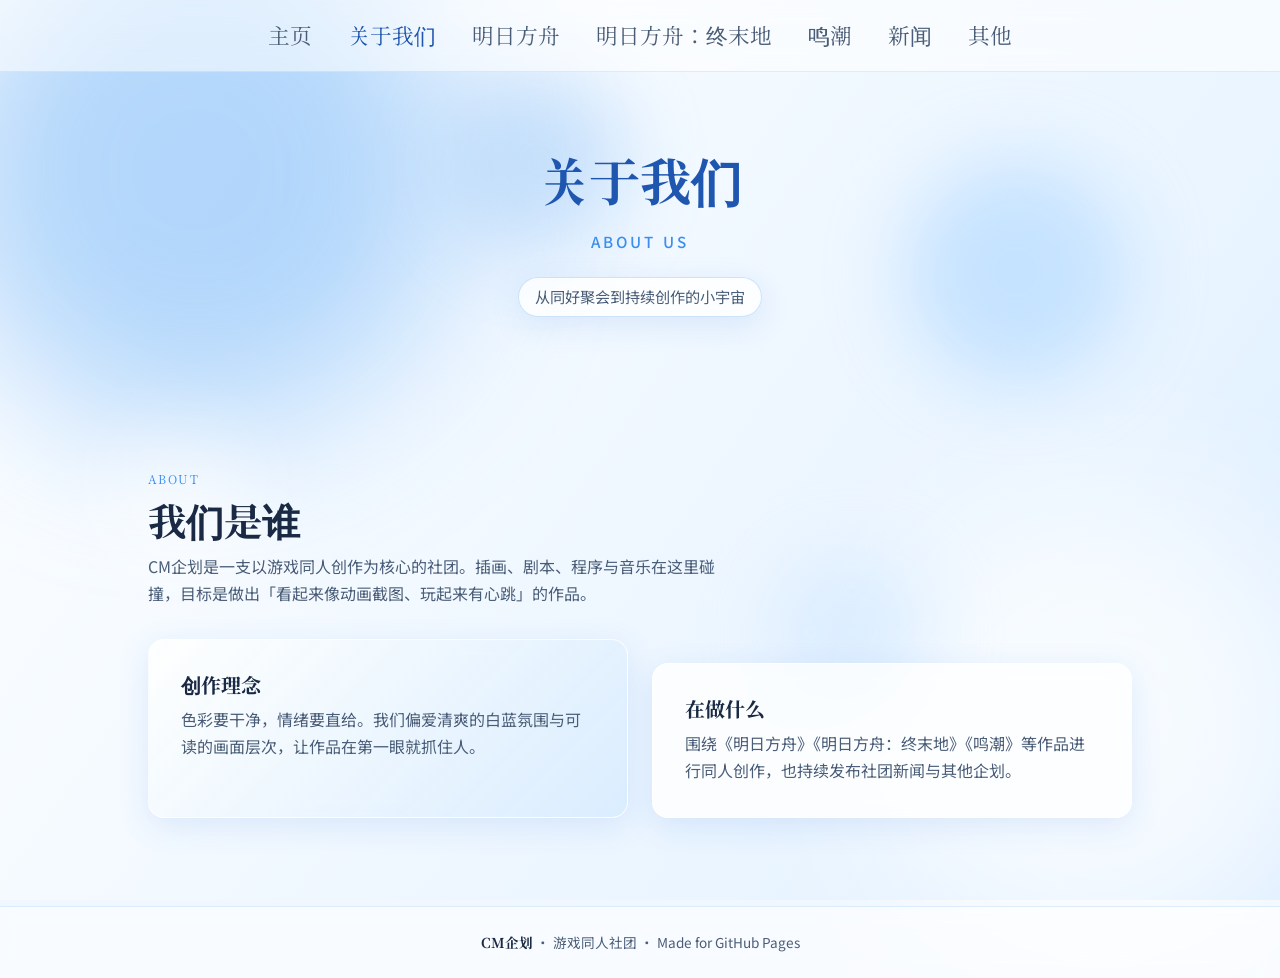
==== about.html @ 91a23611 "Initial commit: Phrolova Office homepage" ====
<!DOCTYPE html>
<html lang="zh-CN">
  <head>
    <meta charset="UTF-8" />
    <meta name="viewport" content="width=device-width, initial-scale=1" />
    <meta name="description" content="关于我们 — CM企划游戏同人社团。" />
    <title>关于我们 | CM企划</title>
    <link rel="preconnect" href="https://fonts.googleapis.com" />
    <link rel="preconnect" href="https://fonts.gstatic.com" crossorigin />
    <link
      href="https://fonts.googleapis.com/css2?family=Noto+Sans+JP:wght@400;500;700&family=Noto+Sans+SC:wght@400;500;700&family=Noto+Serif+JP:wght@600;700&family=Noto+Serif+SC:wght@600;700&display=swap"
      rel="stylesheet"
    />
    <link rel="stylesheet" href="css/style.css" />
  </head>
  <body>
    <div class="page-bg" aria-hidden="true"></div>
    <div class="float-shapes" aria-hidden="true">
      <span></span><span></span><span></span><span></span>
    </div>

    <header class="site-header">
      <nav class="nav" aria-label="主导航">
        <a class="nav-link" href="index.html">主页</a>
        <a class="nav-link is-active" href="about.html">关于我们</a>
        <a class="nav-link" href="arknights.html">明日方舟</a>
        <a class="nav-link" href="endfield.html">明日方舟：终末地</a>
        <a class="nav-link" href="wuthering.html">鸣潮</a>
        <a class="nav-link" href="news.html">新闻</a>
        <a class="nav-link" href="others.html">其他</a>
      </nav>
    </header>

    <main>
      <div class="page-banner">
        <h1>关于我们</h1>
        <p class="page-banner-en">About Us</p>
        <p>从同好聚会到持续创作的小宇宙</p>
      </div>

      <section class="section">
        <div class="section-head reveal">
          <p class="section-kicker">ABOUT</p>
          <h2 class="section-title">我们是谁</h2>
          <p class="section-desc">
            CM企划是一支以游戏同人创作为核心的社团。插画、剧本、程序与音乐在这里碰撞，目标是做出「看起来像动画截图、玩起来有心跳」的作品。
          </p>
        </div>

        <div class="split split-2">
          <article class="panel panel-accent reveal">
            <h3 class="section-title" style="font-size: 1.25rem">创作理念</h3>
            <p style="color: var(--ink-soft); margin-top: 0.5rem">
              色彩要干净，情绪要直给。我们偏爱清爽的白蓝氛围与可读的画面层次，让作品在第一眼就抓住人。
            </p>
          </article>
          <article class="panel reveal">
            <h3 class="section-title" style="font-size: 1.25rem">在做什么</h3>
            <p style="color: var(--ink-soft); margin-top: 0.5rem">
              围绕《明日方舟》《明日方舟：终末地》《鸣潮》等作品进行同人创作，也持续发布社团新闻与其他企划。
            </p>
          </article>
        </div>
      </section>
    </main>

    <footer class="site-footer">
      <p><strong>CM企划</strong> · 游戏同人社团 · Made for GitHub Pages</p>
    </footer>

    <script src="js/main.js"></script>
  </body>
</html>
---- css/style.css ----
/* CM企划 — 白蓝渐变同人社团主页 */

:root {
  --ink: #1a2a44;
  --ink-soft: #4a5d78;
  --white: #ffffff;
  --blue-50: #f0f7ff;
  --blue-100: #d6ebff;
  --blue-200: #a8d4ff;
  --blue-400: #5ba8f5;
  --blue-500: #3b8eef;
  --blue-600: #2a6fd4;
  --blue-700: #1e56b0;
  --glass: rgba(255, 255, 255, 0.55);
  --glass-strong: rgba(255, 255, 255, 0.78);
  --shadow-soft: 0 8px 32px rgba(42, 111, 212, 0.12);
  --shadow-hover: 0 14px 40px rgba(42, 111, 212, 0.18);
  --radius: 16px;
  --nav-h: 72px;
  --font-display: "Noto Serif SC", "Noto Serif JP", "Source Han Serif SC", "Songti SC", serif;
  --font-body: "Noto Sans SC", "Noto Sans JP", "PingFang SC", "Hiragino Sans", "Microsoft YaHei", sans-serif;
}

*,
*::before,
*::after {
  box-sizing: border-box;
  margin: 0;
  padding: 0;
}

html {
  scroll-behavior: smooth;
}

body {
  font-family: var(--font-body);
  color: var(--ink);
  background: var(--blue-50);
  line-height: 1.7;
  min-height: 100vh;
  overflow-x: hidden;
}

img,
svg {
  display: block;
  max-width: 100%;
}

a {
  color: inherit;
  text-decoration: none;
}

/* —— 实时白蓝渐变背景 —— */
.page-bg {
  position: fixed;
  inset: 0;
  z-index: -2;
  background: linear-gradient(
    125deg,
    #ffffff 0%,
    #e8f4ff 25%,
    #b8d9ff 50%,
    #eaf5ff 75%,
    #ffffff 100%
  );
  background-size: 300% 300%;
  animation: gradient-flow 14s ease infinite;
}

.page-bg::before,
.page-bg::after {
  content: "";
  position: absolute;
  border-radius: 50%;
  filter: blur(80px);
  pointer-events: none;
  animation: orb-drift 18s ease-in-out infinite;
}

.page-bg::before {
  width: min(55vw, 520px);
  height: min(55vw, 520px);
  background: rgba(91, 168, 245, 0.45);
  top: -10%;
  left: -5%;
}

.page-bg::after {
  width: min(50vw, 480px);
  height: min(50vw, 480px);
  background: rgba(255, 255, 255, 0.7);
  bottom: -8%;
  right: -5%;
  animation-delay: -7s;
  animation-duration: 22s;
}

@keyframes gradient-flow {
  0% {
    background-position: 0% 50%;
  }
  50% {
    background-position: 100% 50%;
  }
  100% {
    background-position: 0% 50%;
  }
}

@keyframes orb-drift {
  0%,
  100% {
    transform: translate(0, 0) scale(1);
  }
  33% {
    transform: translate(6%, 8%) scale(1.08);
  }
  66% {
    transform: translate(-4%, 4%) scale(0.95);
  }
}

/* 柔和光斑 */
.float-shapes {
  position: fixed;
  inset: 0;
  z-index: -1;
  pointer-events: none;
  overflow: hidden;
}

.float-shapes span {
  position: absolute;
  border-radius: 50%;
  filter: blur(40px);
  opacity: 0.5;
  animation: drift 16s ease-in-out infinite;
}

.float-shapes span:nth-child(1) {
  width: 220px;
  height: 220px;
  background: #9ecfff;
  top: 18%;
  right: 12%;
  animation-delay: 0s;
}

.float-shapes span:nth-child(2) {
  width: 160px;
  height: 160px;
  background: #ffffff;
  top: 48%;
  left: 8%;
  animation-delay: -4s;
}

.float-shapes span:nth-child(3) {
  width: 140px;
  height: 140px;
  background: #c5e2ff;
  bottom: 22%;
  right: 28%;
  animation-delay: -8s;
}

.float-shapes span:nth-child(4) {
  width: 180px;
  height: 180px;
  background: #7eb8f5;
  top: 8%;
  left: 35%;
  opacity: 0.35;
  animation-delay: -11s;
}

@keyframes drift {
  0%,
  100% {
    transform: translateY(0);
  }
  50% {
    transform: translateY(-36px);
  }
}

/* —— 顶栏（子页） —— */
.site-header {
  position: sticky;
  top: 0;
  z-index: 100;
  min-height: var(--nav-h);
  display: flex;
  align-items: center;
  justify-content: center;
  gap: 1.5rem;
  flex-wrap: wrap;
  padding: 0.85rem clamp(1rem, 4vw, 2.5rem);
  background: rgba(255, 255, 255, 0.55);
  border-bottom: 1px solid rgba(91, 168, 245, 0.18);
  backdrop-filter: blur(14px);
}

.page-home .site-header {
  display: none;
}

/* Home：上方居中导航 */
.home-top-nav {
  position: relative;
  z-index: 100;
  display: flex;
  justify-content: center;
  align-items: center;
  padding: 1.35rem 1rem 0.5rem;
}

.nav--top {
  gap: clamp(0.75rem, 2.2vw, 1.75rem);
  max-width: 1100px;
}

.nav--top .nav-link {
  font-size: clamp(0.95rem, 2vw, 1.25rem);
  white-space: nowrap;
}

.logo {
  font-family: var(--font-display);
  font-size: 1.15rem;
  letter-spacing: 0.04em;
  display: inline-flex;
  align-items: center;
  gap: 0.55rem;
  transition: transform 0.25s ease;
}

.logo:hover {
  transform: scale(1.03);
}

.logo-mark {
  width: 36px;
  height: 36px;
  background: linear-gradient(135deg, var(--blue-400), var(--blue-600));
  border-radius: 10px;
  box-shadow: 0 4px 14px rgba(42, 111, 212, 0.35);
  display: grid;
  place-items: center;
  font-size: 0.85rem;
  color: #fff;
}

.nav {
  display: flex;
  flex-wrap: wrap;
  gap: clamp(1rem, 3vw, 2.25rem);
  align-items: center;
  justify-content: center;
}

.nav-link {
  font-family: var(--font-display);
  font-size: clamp(1.05rem, 2.4vw, 1.35rem);
  padding: 0.2rem 0;
  border: none;
  border-radius: 0;
  background: transparent;
  box-shadow: none;
  color: var(--ink-soft);
  transition: color 0.2s ease, transform 0.2s ease;
}

.nav-link:hover {
  transform: none;
  box-shadow: none;
  background: transparent;
  color: var(--blue-600);
}

.nav-link.is-active {
  background: transparent;
  border: none;
  color: var(--blue-700);
  box-shadow: none;
}

.nav--hero {
  margin: 1.35rem 0 1.5rem;
  gap: clamp(1.25rem, 4vw, 2.75rem);
}

.nav--hero .nav-link {
  font-size: clamp(1.25rem, 3.2vw, 1.85rem);
}

.nav-toggle {
  display: none;
}

/* —— Hero —— */
.hero {
  min-height: calc(100vh - 5.5rem);
  display: grid;
  align-items: end;
  position: relative;
  overflow: hidden;
}

.page-home .hero {
  position: relative;
  min-height: calc(100vh - 5.5rem - 4.5rem);
}

/* Home 联系方式：右下角 */
.home-contact {
  position: absolute;
  right: clamp(1rem, 4vw, 2.5rem);
  bottom: clamp(1rem, 4vh, 2rem);
  z-index: 2;
  width: min(100% - 2rem, 320px);
  margin: 0;
  padding: 0;
  text-align: right;
}

.home-contact-title {
  font-family: var(--font-display);
  font-size: 1.05rem;
  color: var(--ink);
  margin-bottom: 0.15rem;
}

.home-contact-en {
  font-family: var(--font-body);
  font-size: 0.72rem;
  font-weight: 500;
  letter-spacing: 0.2em;
  text-transform: uppercase;
  color: var(--blue-500);
  margin-bottom: 0.65rem;
}

.home-contact-list {
  list-style: none;
  display: grid;
  gap: 0.45rem;
}

.home-contact-list a {
  display: flex;
  align-items: center;
  gap: 0.65rem;
  padding: 0.55rem 0.75rem;
  background: var(--glass-strong);
  border: 1px solid rgba(91, 168, 245, 0.22);
  border-radius: 12px;
  box-shadow: var(--shadow-soft);
  backdrop-filter: blur(8px);
  text-align: left;
  transition:
    transform 0.18s ease,
    box-shadow 0.18s ease,
    background 0.18s ease;
}

.home-contact-list a:hover {
  transform: translateY(-2px);
  box-shadow: var(--shadow-hover);
  background: #fff;
}

.home-contact-list .contact-icon {
  width: 30px;
  height: 30px;
  font-size: 0.75rem;
  flex-shrink: 0;
}

.home-contact-list strong {
  display: block;
  font-family: var(--font-display);
  font-size: 0.82rem;
  font-weight: 600;
  color: var(--ink);
}

.home-contact-list small {
  display: block;
  margin-top: 0.1rem;
  font-size: 0.72rem;
  color: var(--ink-soft);
  word-break: break-all;
}

.hero-visual {
  position: absolute;
  inset: 0;
  z-index: 0;
  pointer-events: none;
}

.hero-visual::before {
  content: "";
  position: absolute;
  width: min(70vw, 640px);
  height: min(70vw, 640px);
  right: -8%;
  top: 50%;
  transform: translateY(-50%);
  border-radius: 50%;
  background: radial-gradient(
    circle,
    rgba(255, 255, 255, 0.85) 0%,
    rgba(168, 212, 255, 0.45) 45%,
    transparent 70%
  );
  animation: pulse-glow 8s ease-in-out infinite;
}

.hero-visual::after {
  content: "";
  position: absolute;
  width: min(40vw, 360px);
  height: min(40vw, 360px);
  left: 8%;
  bottom: 10%;
  border-radius: 50%;
  background: radial-gradient(
    circle,
    rgba(91, 168, 245, 0.35) 0%,
    transparent 70%
  );
  animation: pulse-glow 10s ease-in-out infinite reverse;
}

@keyframes pulse-glow {
  0%,
  100% {
    opacity: 0.7;
    transform: translateY(-50%) scale(1);
  }
  50% {
    opacity: 1;
    transform: translateY(-50%) scale(1.06);
  }
}

.hero-visual::after {
  animation-name: pulse-glow-alt;
}

@keyframes pulse-glow-alt {
  0%,
  100% {
    opacity: 0.55;
    transform: scale(1);
  }
  50% {
    opacity: 0.9;
    transform: scale(1.1);
  }
}

.hero-content {
  position: relative;
  z-index: 1;
  padding: clamp(2rem, 6vw, 4rem);
  padding-bottom: clamp(2.5rem, 8vh, 5rem);
  max-width: 720px;
  animation: rise-in 0.9s cubic-bezier(0.22, 1, 0.36, 1) both;
}

@keyframes rise-in {
  from {
    opacity: 0;
    transform: translateY(36px);
  }
  to {
    opacity: 1;
    transform: translateY(0);
  }
}

.brand-title {
  font-family: var(--font-display);
  font-size: clamp(2.6rem, 9vw, 5.2rem);
  line-height: 1.05;
  letter-spacing: 0.02em;
  color: var(--blue-700);
  margin-bottom: 0.35rem;
  background: linear-gradient(120deg, var(--blue-700), var(--blue-400), var(--blue-600));
  background-size: 200% auto;
  -webkit-background-clip: text;
  background-clip: text;
  -webkit-text-fill-color: transparent;
  animation: title-shimmer 8s ease infinite;
}

.brand-en {
  font-family: var(--font-body);
  font-size: clamp(0.85rem, 1.8vw, 1.05rem);
  font-weight: 500;
  letter-spacing: 0.22em;
  text-transform: uppercase;
  color: var(--blue-500);
  margin-bottom: 1rem;
}

@keyframes title-shimmer {
  0%,
  100% {
    background-position: 0% center;
  }
  50% {
    background-position: 100% center;
  }
}

.hero-headline {
  font-family: var(--font-display);
  font-size: clamp(1.05rem, 2.8vw, 1.45rem);
  color: var(--blue-600);
  display: inline-block;
  padding: 0.35rem 0.95rem;
  background: var(--glass-strong);
  border: 1px solid rgba(91, 168, 245, 0.35);
  border-radius: 999px;
  box-shadow: var(--shadow-soft);
  margin-bottom: 0.9rem;
}

.hero-lead {
  font-size: clamp(0.95rem, 2vw, 1.1rem);
  color: var(--ink-soft);
  max-width: 28em;
  margin-bottom: 1.5rem;
  background: var(--glass);
  padding: 0.75rem 1rem;
  border-radius: 14px;
  border: 1px solid rgba(255, 255, 255, 0.7);
  backdrop-filter: blur(8px);
}

.cta-row {
  display: flex;
  flex-wrap: wrap;
  gap: 0.75rem;
}

.btn {
  font-family: var(--font-display);
  font-size: 0.9rem;
  padding: 0.7rem 1.35rem;
  border: none;
  border-radius: 14px;
  cursor: pointer;
  display: inline-flex;
  align-items: center;
  gap: 0.4rem;
  transition:
    transform 0.18s ease,
    box-shadow 0.18s ease;
}

.btn:hover {
  transform: translateY(-3px);
  box-shadow: var(--shadow-hover);
}

.btn:active {
  transform: translateY(0);
}

.btn-primary {
  background: linear-gradient(135deg, var(--blue-400), var(--blue-600));
  color: #fff;
  box-shadow: 0 6px 20px rgba(42, 111, 212, 0.3);
}

.btn-secondary {
  background: var(--glass-strong);
  color: var(--blue-600);
  border: 1px solid rgba(91, 168, 245, 0.4);
}

/* —— 通用内容区 —— */
.section {
  padding: clamp(3rem, 8vw, 5.5rem) clamp(1.25rem, 5vw, 3rem);
  max-width: 1080px;
  margin: 0 auto;
}

.section-head {
  margin-bottom: 2rem;
  animation: rise-in 0.7s ease both;
}

.section-kicker {
  font-family: var(--font-display);
  font-size: 0.75rem;
  color: var(--blue-500);
  letter-spacing: 0.12em;
  margin-bottom: 0.4rem;
}

.section-title {
  font-family: var(--font-display);
  font-size: clamp(1.7rem, 4vw, 2.4rem);
  line-height: 1.25;
  margin-bottom: 0.55rem;
  color: var(--ink);
}

.section-desc {
  color: var(--ink-soft);
  max-width: 36em;
}

.panel {
  background: var(--glass-strong);
  border: 1px solid rgba(255, 255, 255, 0.8);
  border-radius: var(--radius);
  box-shadow: var(--shadow-soft);
  padding: clamp(1.25rem, 3vw, 2rem);
  backdrop-filter: blur(10px);
}

.panel + .panel {
  margin-top: 1.5rem;
}

.panel-accent {
  background: linear-gradient(135deg, rgba(255, 255, 255, 0.9), rgba(214, 235, 255, 0.85));
}

.split {
  display: grid;
  gap: 1.5rem;
}

@media (min-width: 768px) {
  .split-2 {
    grid-template-columns: 1fr 1fr;
  }
}

.works-grid {
  display: grid;
  gap: 1.25rem;
  grid-template-columns: repeat(auto-fill, minmax(240px, 1fr));
}

.work-item {
  border: 1px solid rgba(255, 255, 255, 0.85);
  border-radius: var(--radius);
  overflow: hidden;
  background: var(--glass-strong);
  box-shadow: var(--shadow-soft);
  transition:
    transform 0.2s ease,
    box-shadow 0.2s ease;
  cursor: default;
  backdrop-filter: blur(8px);
}

.work-item:hover {
  transform: translateY(-6px);
  box-shadow: var(--shadow-hover);
}

.work-thumb {
  aspect-ratio: 16 / 10;
  display: grid;
  place-items: center;
  position: relative;
  overflow: hidden;
}

.work-thumb--cover {
  aspect-ratio: 4470 / 6300;
  background: #0a1628;
}

.work-item:has(.work-thumb--cover) {
  max-width: 320px;
}

.work-thumb--cover img {
  width: 100%;
  height: 100%;
  object-fit: contain;
  object-position: center top;
  display: block;
}

.work-thumb.w1 {
  background: linear-gradient(145deg, #e8f4ff, #5ba8f5);
}

.work-thumb.w2 {
  background: linear-gradient(145deg, #ffffff, #7eb8f5);
}

.work-thumb.w3 {
  background: linear-gradient(145deg, #c5e2ff, #2a6fd4);
}

.work-thumb.w4 {
  background: linear-gradient(145deg, #f0f7ff, #3b8eef);
}

.work-label {
  font-family: var(--font-display);
  font-size: 1.4rem;
  color: #fff;
  text-shadow: 0 2px 12px rgba(30, 86, 176, 0.35);
}

.work-body {
  padding: 1rem 1.1rem 1.2rem;
}

.work-body h3 {
  font-family: var(--font-display);
  font-size: 1rem;
  margin-bottom: 0.35rem;
}

.work-body p {
  font-size: 0.9rem;
  color: var(--ink-soft);
}

.tag {
  display: inline-block;
  font-size: 0.72rem;
  font-family: var(--font-display);
  padding: 0.2rem 0.55rem;
  border-radius: 8px;
  background: var(--blue-100);
  color: var(--blue-600);
  margin-bottom: 0.5rem;
}

.member-list {
  display: grid;
  gap: 1.25rem;
}

@media (min-width: 640px) {
  .member-list {
    grid-template-columns: repeat(2, 1fr);
  }
}

.member {
  display: flex;
  gap: 1rem;
  align-items: flex-start;
  background: var(--glass-strong);
  border: 1px solid rgba(255, 255, 255, 0.85);
  border-radius: var(--radius);
  box-shadow: var(--shadow-soft);
  padding: 1.1rem;
  transition: transform 0.2s ease, box-shadow 0.2s ease;
  backdrop-filter: blur(8px);
}

.member:hover {
  transform: translateY(-4px);
  box-shadow: var(--shadow-hover);
}

.avatar {
  flex-shrink: 0;
  width: 64px;
  height: 64px;
  border-radius: 50%;
  box-shadow: 0 4px 16px rgba(42, 111, 212, 0.25);
  display: grid;
  place-items: center;
  font-family: var(--font-display);
  font-size: 1.2rem;
  color: #fff;
}

.avatar.a1 {
  background: linear-gradient(135deg, #7eb8f5, #2a6fd4);
}
.avatar.a2 {
  background: linear-gradient(135deg, #a8d4ff, #3b8eef);
}
.avatar.a3 {
  background: linear-gradient(135deg, #5ba8f5, #1e56b0);
}
.avatar.a4 {
  background: linear-gradient(135deg, #c5e2ff, #2a6fd4);
}

.member h3 {
  font-family: var(--font-display);
  font-size: 1rem;
  margin-bottom: 0.15rem;
}

.member .role {
  font-size: 0.78rem;
  color: var(--blue-500);
  font-family: var(--font-display);
  margin-bottom: 0.35rem;
}

.member p {
  font-size: 0.88rem;
  color: var(--ink-soft);
}

.contact-list {
  list-style: none;
  display: grid;
  gap: 0.85rem;
}

.contact-list a {
  display: flex;
  align-items: center;
  gap: 0.75rem;
  padding: 0.9rem 1.1rem;
  background: var(--glass-strong);
  border: 1px solid rgba(91, 168, 245, 0.25);
  border-radius: 14px;
  box-shadow: var(--shadow-soft);
  font-family: var(--font-display);
  font-size: 0.95rem;
  transition:
    transform 0.18s ease,
    box-shadow 0.18s ease,
    background 0.18s ease;
}

.contact-list a:hover {
  transform: translateY(-3px);
  box-shadow: var(--shadow-hover);
  background: #fff;
  color: var(--blue-600);
}

.contact-icon {
  width: 36px;
  height: 36px;
  border-radius: 10px;
  display: grid;
  place-items: center;
  background: linear-gradient(135deg, var(--blue-100), var(--blue-200));
  color: var(--blue-600);
  font-size: 0.85rem;
}

.site-footer {
  border-top: 1px solid rgba(91, 168, 245, 0.2);
  background: rgba(255, 255, 255, 0.55);
  backdrop-filter: blur(10px);
  padding: 1.5rem clamp(1.25rem, 5vw, 3rem);
  text-align: center;
  font-size: 0.85rem;
  color: var(--ink-soft);
}

.site-footer strong {
  font-family: var(--font-display);
  color: var(--ink);
}

.page-banner {
  padding: clamp(2.5rem, 7vw, 4rem) clamp(1.25rem, 5vw, 3rem);
  text-align: center;
  position: relative;
}

.page-banner h1 {
  font-family: var(--font-display);
  font-size: clamp(2rem, 6vw, 3.2rem);
  color: var(--blue-700);
  animation: rise-in 0.7s ease both;
}

.page-banner-en {
  margin-top: 0.35rem !important;
  margin-bottom: 0.65rem;
  display: block !important;
  background: none !important;
  border: none !important;
  box-shadow: none !important;
  border-radius: 0 !important;
  padding: 0 !important;
  font-family: var(--font-body);
  font-size: clamp(0.8rem, 1.6vw, 0.95rem) !important;
  font-weight: 500;
  letter-spacing: 0.2em;
  text-transform: uppercase;
  color: var(--blue-500) !important;
  animation: rise-in 0.7s ease 0.05s both;
}

.page-banner p {
  margin-top: 0.75rem;
  display: inline-block;
  background: var(--glass-strong);
  border: 1px solid rgba(91, 168, 245, 0.3);
  border-radius: 999px;
  padding: 0.4rem 1rem;
  font-size: 0.95rem;
  color: var(--ink-soft);
  box-shadow: var(--shadow-soft);
  animation: rise-in 0.7s ease 0.1s both;
}

.timeline {
  display: grid;
  gap: 1rem;
  position: relative;
  padding-left: 1.25rem;
}

.timeline::before {
  content: "";
  position: absolute;
  left: 5px;
  top: 0.4rem;
  bottom: 0.4rem;
  width: 3px;
  background: linear-gradient(180deg, var(--blue-400), var(--blue-100));
  border-radius: 2px;
}

.timeline-item {
  position: relative;
  padding-left: 1.25rem;
}

.timeline-item::before {
  content: "";
  position: absolute;
  left: -1.25rem;
  top: 0.55rem;
  width: 14px;
  height: 14px;
  background: linear-gradient(135deg, var(--blue-400), var(--blue-600));
  border: 2px solid #fff;
  border-radius: 50%;
  box-shadow: 0 2px 8px rgba(42, 111, 212, 0.35);
}

.timeline-item time {
  font-family: var(--font-display);
  font-size: 0.8rem;
  color: var(--blue-500);
}

.timeline-item h3 {
  font-family: var(--font-display);
  font-size: 1.05rem;
  margin: 0.15rem 0 0.3rem;
}

.timeline-item p {
  font-size: 0.9rem;
  color: var(--ink-soft);
}

@media (max-width: 720px) {
  .site-header {
    flex-direction: column;
    gap: 0.75rem;
  }

  .nav {
    gap: 0.65rem 1rem;
  }

  .nav--top {
    flex-wrap: wrap;
    justify-content: center;
    gap: 0.55rem 1rem;
  }

  .nav--top .nav-link {
    white-space: normal;
    text-align: center;
  }

  .hero-content {
    max-width: 100%;
    padding-bottom: 18rem;
  }

  .home-contact {
    position: absolute;
    right: 1rem;
    left: 1rem;
    bottom: 1rem;
    width: auto;
    text-align: left;
  }
}

.reveal {
  opacity: 0;
  transform: translateY(20px);
  transition:
    opacity 0.55s ease,
    transform 0.55s ease;
}

.reveal.is-visible {
  opacity: 1;
  transform: translateY(0);
}
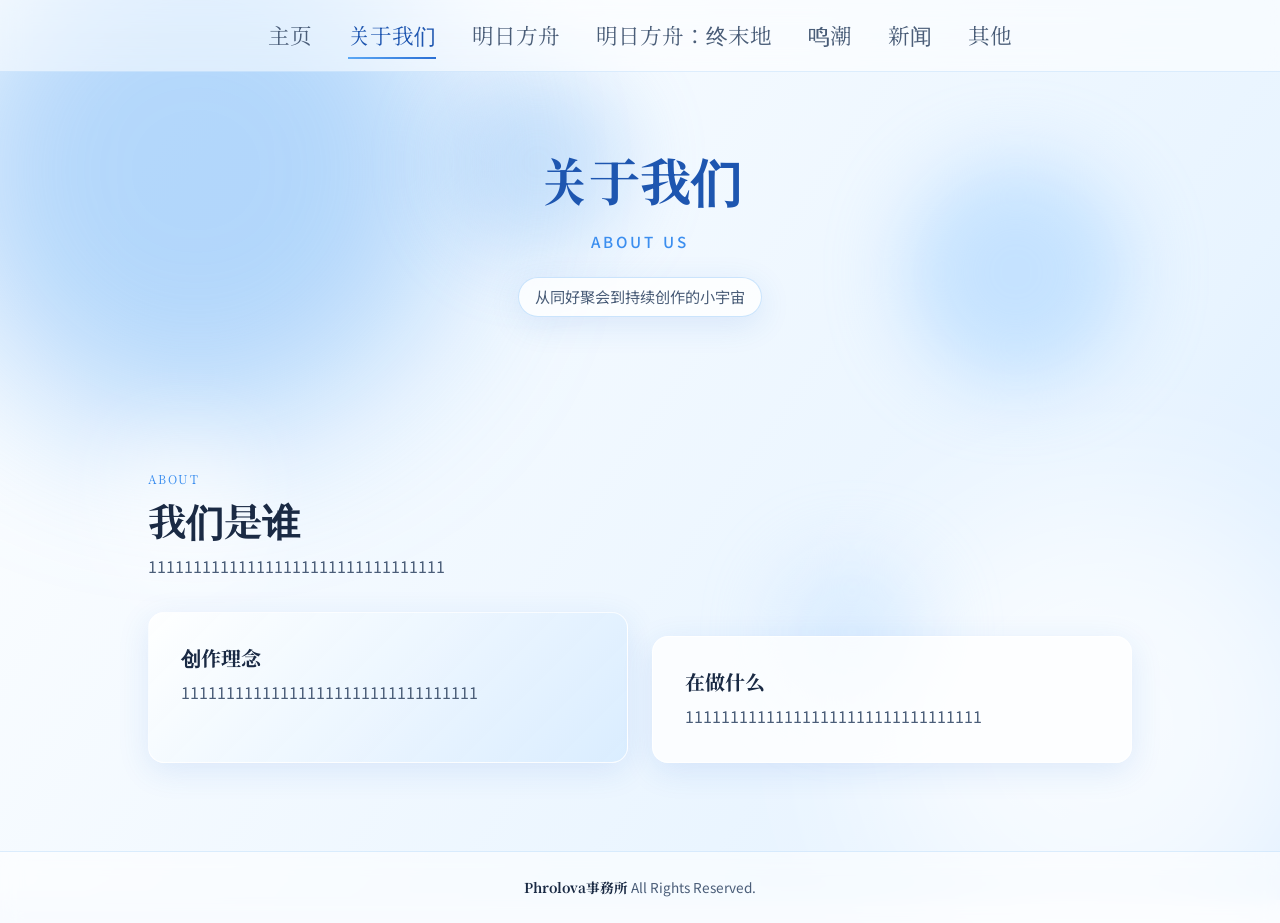
==== commit a21689ed: "更新主页内容" ====
--- a/about.html
+++ b/about.html
@@ -43,7 +43,7 @@
           <p class="section-kicker">ABOUT</p>
           <h2 class="section-title">我们是谁</h2>
           <p class="section-desc">
-            CM企划是一支以游戏同人创作为核心的社团。插画、剧本、程序与音乐在这里碰撞，目标是做出「看起来像动画截图、玩起来有心跳」的作品。
+            111111111111111111111111111111111
           </p>
         </div>
 
@@ -51,13 +51,13 @@
           <article class="panel panel-accent reveal">
             <h3 class="section-title" style="font-size: 1.25rem">创作理念</h3>
             <p style="color: var(--ink-soft); margin-top: 0.5rem">
-              色彩要干净，情绪要直给。我们偏爱清爽的白蓝氛围与可读的画面层次，让作品在第一眼就抓住人。
+              111111111111111111111111111111111
             </p>
           </article>
           <article class="panel reveal">
             <h3 class="section-title" style="font-size: 1.25rem">在做什么</h3>
             <p style="color: var(--ink-soft); margin-top: 0.5rem">
-              围绕《明日方舟》《明日方舟：终末地》《鸣潮》等作品进行同人创作，也持续发布社团新闻与其他企划。
+              111111111111111111111111111111111
             </p>
           </article>
         </div>
@@ -65,9 +65,10 @@
     </main>
 
     <footer class="site-footer">
-      <p><strong>CM企划</strong> · 游戏同人社团 · Made for GitHub Pages</p>
+      <p><strong>Phrolova事務所</strong> All Rights Reserved.</p>
     </footer>
-
+    <script src="js/transition.js"></script>
     <script src="js/main.js"></script>
+    <script src="js/cursor.js"></script>
   </body>
 </html>
--- a/css/style.css
+++ b/css/style.css
@@ -271,7 +271,21 @@
   background: transparent;
   box-shadow: none;
   color: var(--ink-soft);
-  transition: color 0.2s ease, transform 0.2s ease;
+  position: relative;
+  transition: color 0.35s cubic-bezier(0.22, 1, 0.36, 1);
+}
+
+.nav-link::after {
+  content: "";
+  position: absolute;
+  left: 0;
+  bottom: -0.15rem;
+  width: 100%;
+  height: 2px;
+  background: linear-gradient(90deg, var(--blue-400), var(--blue-600));
+  transform: scaleX(0);
+  transform-origin: left center;
+  transition: transform 0.45s cubic-bezier(0.22, 1, 0.36, 1);
 }
 
 .nav-link:hover {
@@ -279,6 +293,11 @@
   box-shadow: none;
   background: transparent;
   color: var(--blue-600);
+}
+
+.nav-link:hover::after,
+.nav-link.is-active::after {
+  transform: scaleX(1);
 }
 
 .nav-link.is-active {
@@ -1010,13 +1029,211 @@
 
 .reveal {
   opacity: 0;
-  transform: translateY(20px);
+  transform: translateY(28px);
   transition:
-    opacity 0.55s ease,
-    transform 0.55s ease;
+    opacity 0.85s cubic-bezier(0.22, 1, 0.36, 1),
+    transform 0.85s cubic-bezier(0.22, 1, 0.36, 1);
 }
 
 .reveal.is-visible {
   opacity: 1;
   transform: translateY(0);
 }
+
+/* —— 页面切换（PPT 溶解） —— */
+.page-transition {
+  position: fixed;
+  inset: 0;
+  z-index: 10000;
+  pointer-events: none;
+  visibility: hidden;
+}
+
+.page-transition.is-active {
+  visibility: visible;
+  pointer-events: auto;
+}
+
+.page-transition__veil {
+  position: absolute;
+  inset: 0;
+  opacity: 0;
+  background: linear-gradient(165deg, #f7fbff 0%, #eaf4ff 45%, #dceeff 100%);
+  transition: opacity 0.55s cubic-bezier(0.4, 0, 0.2, 1);
+}
+
+.page-transition__veil::after {
+  content: "";
+  position: absolute;
+  inset: 0;
+  opacity: 0.18;
+  pointer-events: none;
+  background-image: url("data:image/svg+xml,%3Csvg xmlns='http://www.w3.org/2000/svg' width='160' height='160'%3E%3Cfilter id='n'%3E%3CfeTurbulence type='fractalNoise' baseFrequency='0.85' numOctaves='4' stitchTiles='stitch'/%3E%3C/filter%3E%3Crect width='100%25' height='100%25' filter='url(%23n)' opacity='0.55'/%3E%3C/svg%3E");
+  background-size: 160px 160px;
+  mix-blend-mode: soft-light;
+}
+
+.page-transition.is-in .page-transition__veil {
+  opacity: 1;
+  transition-duration: 0.5s;
+}
+
+.page-transition.is-out .page-transition__veil {
+  opacity: 0;
+  transition-duration: 0.65s;
+}
+
+body:not(.is-ready) .site-header,
+body:not(.is-ready) .home-top-nav,
+body:not(.is-ready) main,
+body:not(.is-ready) .site-footer {
+  opacity: 0;
+}
+
+body.is-ready .site-header,
+body.is-ready .home-top-nav,
+body.is-ready main,
+body.is-ready .site-footer {
+  animation: dissolve-in 0.75s cubic-bezier(0.4, 0, 0.2, 1) both;
+}
+
+body.is-ready .site-header,
+body.is-ready .home-top-nav {
+  animation-delay: 0.04s;
+}
+
+body.is-ready main {
+  animation-delay: 0.1s;
+}
+
+body.is-ready .site-footer {
+  animation-delay: 0.16s;
+}
+
+body.is-leaving .site-header,
+body.is-leaving .home-top-nav,
+body.is-leaving main,
+body.is-leaving .site-footer {
+  opacity: 0;
+  filter: blur(1.5px);
+  transition:
+    opacity 0.45s cubic-bezier(0.4, 0, 0.2, 1),
+    filter 0.45s ease;
+}
+
+@keyframes dissolve-in {
+  from {
+    opacity: 0;
+    filter: blur(2px);
+  }
+  to {
+    opacity: 1;
+    filter: blur(0);
+  }
+}
+
+@media (prefers-reduced-motion: reduce) {
+  .page-transition {
+    display: none !important;
+  }
+
+  body:not(.is-ready) .site-header,
+  body:not(.is-ready) .home-top-nav,
+  body:not(.is-ready) main,
+  body:not(.is-ready) .site-footer,
+  body.is-ready .site-header,
+  body.is-ready .home-top-nav,
+  body.is-ready main,
+  body.is-ready .site-footer,
+  body.is-leaving .site-header,
+  body.is-leaving .home-top-nav,
+  body.is-leaving main,
+  body.is-leaving .site-footer {
+    opacity: 1 !important;
+    transform: none !important;
+    filter: none !important;
+    animation: none !important;
+    transition: none !important;
+  }
+}
+
+/* —— 主页光标特效 —— */
+body.has-cursor-fx,
+body.has-cursor-fx * {
+  cursor: none !important;
+}
+
+.cursor-canvas {
+  position: fixed;
+  inset: 0;
+  width: 100%;
+  height: 100%;
+  pointer-events: none;
+  z-index: 9998;
+}
+
+.cursor-dot,
+.cursor-ring {
+  position: fixed;
+  top: 0;
+  left: 0;
+  pointer-events: none;
+  z-index: 9999;
+  will-change: transform;
+}
+
+.cursor-dot {
+  width: 5px;
+  height: 5px;
+  margin: -2.5px 0 0 -2.5px;
+  border-radius: 50%;
+  background: #fff;
+  box-shadow:
+    0 0 6px rgba(59, 142, 239, 0.9),
+    0 0 12px rgba(42, 111, 212, 0.45);
+}
+
+.cursor-ring {
+  width: 30px;
+  height: 30px;
+  margin: -15px 0 0 -15px;
+  border-radius: 50%;
+  border: 1.5px solid rgba(59, 142, 239, 0.85);
+  background: rgba(255, 255, 255, 0.12);
+  box-shadow: 0 0 14px rgba(42, 111, 212, 0.3);
+  transition:
+    width 0.2s ease,
+    height 0.2s ease,
+    margin 0.2s ease,
+    background 0.2s ease,
+    border-color 0.2s ease;
+}
+
+.cursor-ring.is-hover {
+  width: 44px;
+  height: 44px;
+  margin: -22px 0 0 -22px;
+  background: rgba(91, 168, 245, 0.18);
+  border-color: rgba(42, 111, 212, 0.95);
+}
+
+.cursor-ring.is-click {
+  width: 22px;
+  height: 22px;
+  margin: -11px 0 0 -11px;
+  background: rgba(168, 212, 255, 0.35);
+}
+
+@media (prefers-reduced-motion: reduce) {
+  body.has-cursor-fx,
+  body.has-cursor-fx * {
+    cursor: auto !important;
+  }
+
+  .cursor-canvas,
+  .cursor-dot,
+  .cursor-ring {
+    display: none !important;
+  }
+}
+
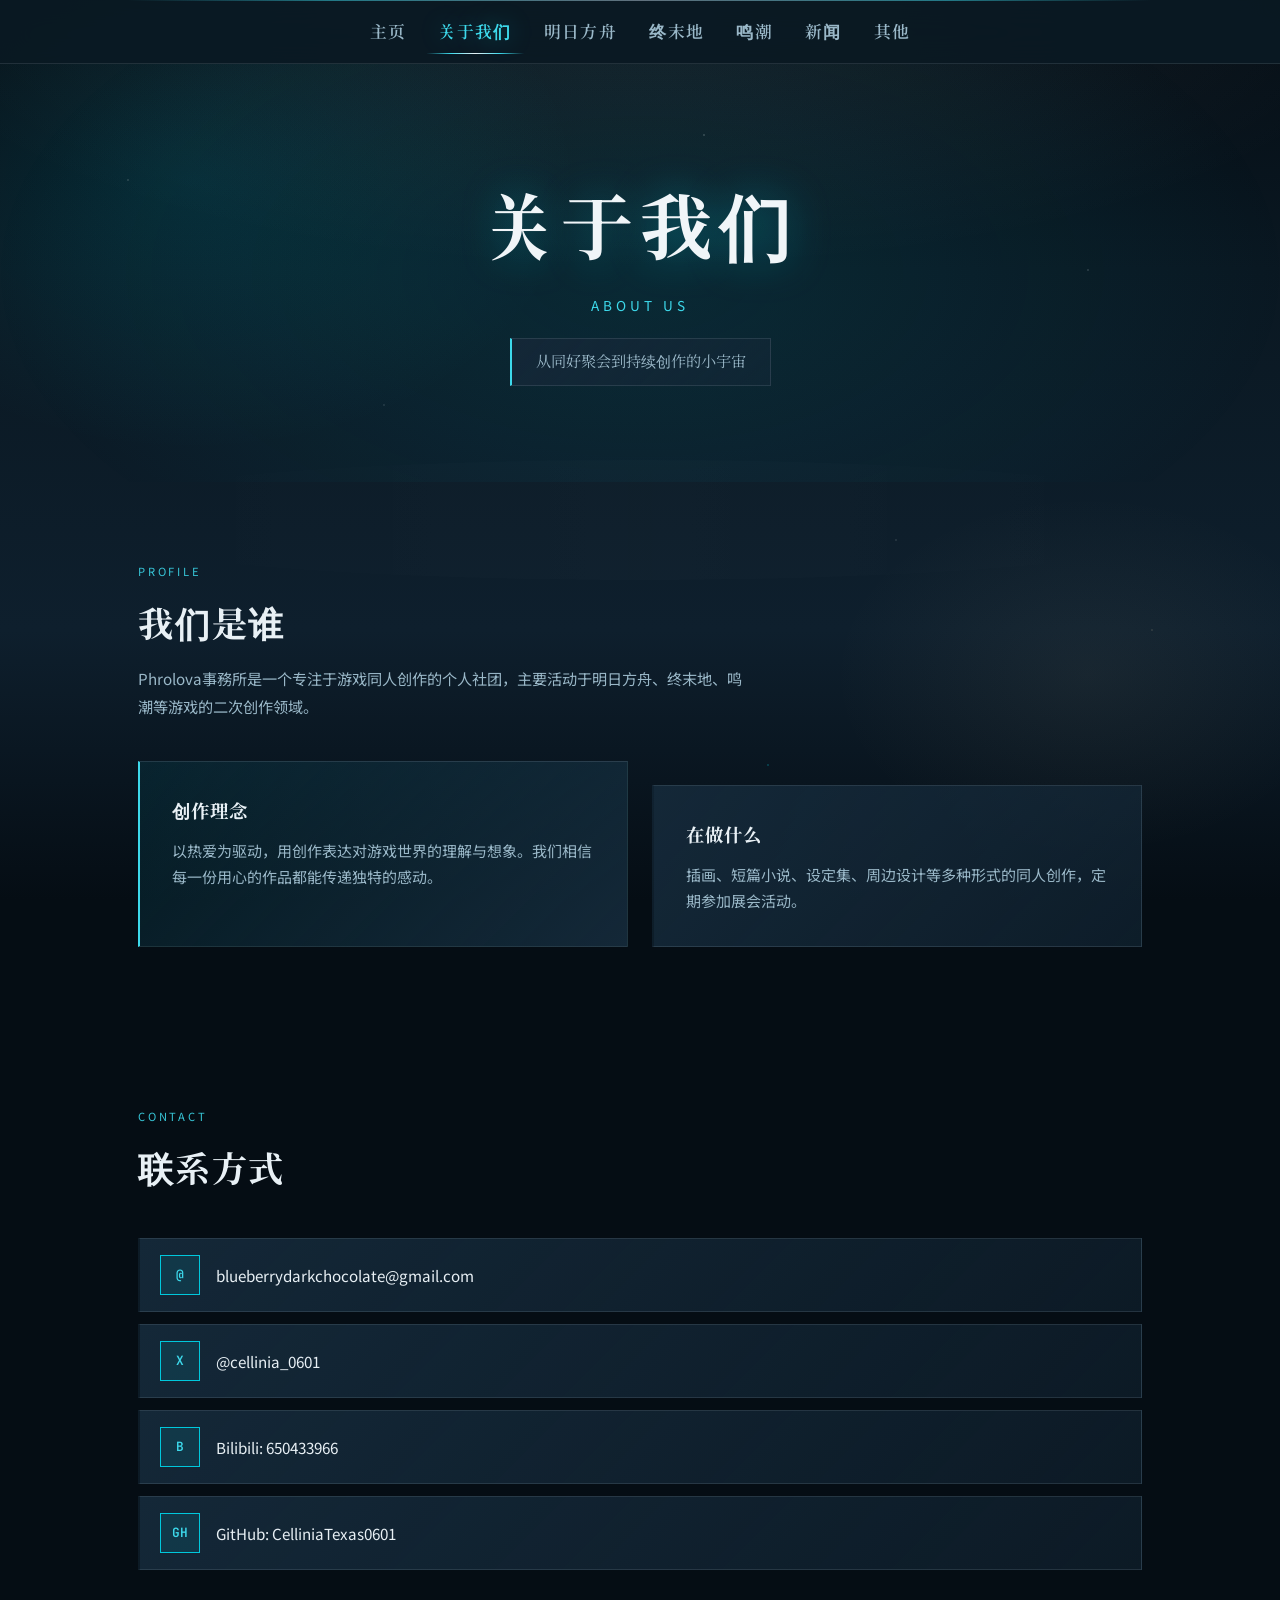
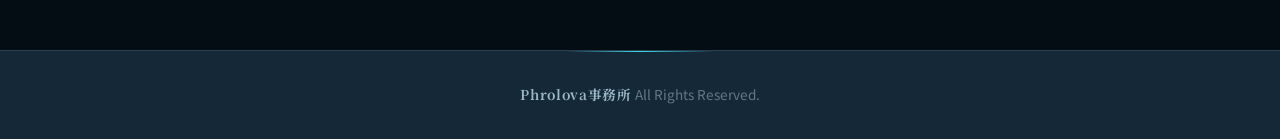
==== commit 7397683a: "feat: 清宵主题视觉重设计 - 仙侠气动风格 以鸣潮角色「清宵」为主题，重新设计整个网站视觉系统：  ## 设计语言 - 配色：气动青蓝(#00c8dc)为主色，搭配月白、水墨深蓝、淡金/浅玉点缀" ====
--- a/about.html
+++ b/about.html
@@ -3,12 +3,12 @@
   <head>
     <meta charset="UTF-8" />
     <meta name="viewport" content="width=device-width, initial-scale=1" />
-    <meta name="description" content="关于我们 — CM企划游戏同人社团。" />
-    <title>关于我们 | CM企划</title>
+    <meta name="description" content="关于我们 — Phrolova事務所游戏同人社团。" />
+    <title>关于我们 | Phrolova事務所</title>
     <link rel="preconnect" href="https://fonts.googleapis.com" />
     <link rel="preconnect" href="https://fonts.gstatic.com" crossorigin />
     <link
-      href="https://fonts.googleapis.com/css2?family=Noto+Sans+JP:wght@400;500;700&family=Noto+Sans+SC:wght@400;500;700&family=Noto+Serif+JP:wght@600;700&family=Noto+Serif+SC:wght@600;700&display=swap"
+      href="https://fonts.googleapis.com/css2?family=Noto+Sans+JP:wght@400;500;700&family=Noto+Sans+SC:wght@400;500;700&family=Noto+Serif+JP:wght@600;700&family=Noto+Serif+SC:wght@600;700&family=JetBrains+Mono:wght@400;500;600&display=swap"
       rel="stylesheet"
     />
     <link rel="stylesheet" href="css/style.css" />
@@ -24,7 +24,7 @@
         <a class="nav-link" href="index.html">主页</a>
         <a class="nav-link is-active" href="about.html">关于我们</a>
         <a class="nav-link" href="arknights.html">明日方舟</a>
-        <a class="nav-link" href="endfield.html">明日方舟：终末地</a>
+        <a class="nav-link" href="endfield.html">终末地</a>
         <a class="nav-link" href="wuthering.html">鸣潮</a>
         <a class="nav-link" href="news.html">新闻</a>
         <a class="nav-link" href="others.html">其他</a>
@@ -34,33 +34,67 @@
     <main>
       <div class="page-banner">
         <h1>关于我们</h1>
-        <p class="page-banner-en">About Us</p>
+        <p class="page-banner-en">ABOUT US</p>
         <p>从同好聚会到持续创作的小宇宙</p>
       </div>
 
       <section class="section">
         <div class="section-head reveal">
-          <p class="section-kicker">ABOUT</p>
+          <p class="section-kicker">PROFILE</p>
           <h2 class="section-title">我们是谁</h2>
           <p class="section-desc">
-            111111111111111111111111111111111
+            Phrolova事務所是一个专注于游戏同人创作的个人社团，主要活动于明日方舟、终末地、鸣潮等游戏的二次创作领域。
           </p>
         </div>
 
         <div class="split split-2">
           <article class="panel panel-accent reveal">
-            <h3 class="section-title" style="font-size: 1.25rem">创作理念</h3>
-            <p style="color: var(--ink-soft); margin-top: 0.5rem">
-              111111111111111111111111111111111
+            <h3 class="section-title" style="font-size: 1.15rem">创作理念</h3>
+            <p style="color: var(--text-secondary); margin-top: 0.5rem">
+              以热爱为驱动，用创作表达对游戏世界的理解与想象。我们相信每一份用心的作品都能传递独特的感动。
             </p>
           </article>
           <article class="panel reveal">
-            <h3 class="section-title" style="font-size: 1.25rem">在做什么</h3>
-            <p style="color: var(--ink-soft); margin-top: 0.5rem">
-              111111111111111111111111111111111
+            <h3 class="section-title" style="font-size: 1.15rem">在做什么</h3>
+            <p style="color: var(--text-secondary); margin-top: 0.5rem">
+              插画、短篇小说、设定集、周边设计等多种形式的同人创作，定期参加展会活动。
             </p>
           </article>
         </div>
+      </section>
+
+      <section class="section">
+        <div class="section-head reveal">
+          <p class="section-kicker">CONTACT</p>
+          <h2 class="section-title">联系方式</h2>
+        </div>
+
+        <ul class="contact-list reveal">
+          <li>
+            <a href="mailto:blueberrydarkchocolate@gmail.com">
+              <span class="contact-icon">@</span>
+              <span>blueberrydarkchocolate@gmail.com</span>
+            </a>
+          </li>
+          <li>
+            <a href="https://x.com/cellinia_0601" target="_blank" rel="noopener noreferrer">
+              <span class="contact-icon">X</span>
+              <span>@cellinia_0601</span>
+            </a>
+          </li>
+          <li>
+            <a href="https://space.bilibili.com/650433966" target="_blank" rel="noopener noreferrer">
+              <span class="contact-icon">B</span>
+              <span>Bilibili: 650433966</span>
+            </a>
+          </li>
+          <li>
+            <a href="https://github.com/CelliniaTexas0601" target="_blank" rel="noopener noreferrer">
+              <span class="contact-icon">GH</span>
+              <span>GitHub: CelliniaTexas0601</span>
+            </a>
+          </li>
+        </ul>
       </section>
     </main>
 
--- a/css/style.css
+++ b/css/style.css
@@ -1,26 +1,85 @@
-/* CM企划 — 白蓝渐变同人社团主页 */
-
+/* ═══════════════════════════════════════════════════════════════════════════
+   Phrolova事務所 — 清宵主题设计
+   「弦凝千古寂，剑起满天清」
+   仙侠风格：气动青蓝 · 水墨月白 · 御剑凌云
+   ═══════════════════════════════════════════════════════════════════════════ */
+
+/* ──────────────────────────────────────────────────────────────────────────────
+   DESIGN TOKENS — 清宵配色
+   ────────────────────────────────────────────────────────────────────────────── */
 :root {
-  --ink: #1a2a44;
-  --ink-soft: #4a5d78;
-  --white: #ffffff;
-  --blue-50: #f0f7ff;
-  --blue-100: #d6ebff;
-  --blue-200: #a8d4ff;
-  --blue-400: #5ba8f5;
-  --blue-500: #3b8eef;
-  --blue-600: #2a6fd4;
-  --blue-700: #1e56b0;
-  --glass: rgba(255, 255, 255, 0.55);
-  --glass-strong: rgba(255, 255, 255, 0.78);
-  --shadow-soft: 0 8px 32px rgba(42, 111, 212, 0.12);
-  --shadow-hover: 0 14px 40px rgba(42, 111, 212, 0.18);
-  --radius: 16px;
-  --nav-h: 72px;
+  /* 主色调 - 气动青蓝 (Aero Cyan) */
+  --aero-deep: #0a1f2e;
+  --aero-base: #0d2a3d;
+  --aero-400: #3dd9eb;
+  --aero-500: #00c8dc;
+  --aero-600: #00a8b8;
+  --aero-glow: rgba(0, 200, 220, 0.4);
+  --aero-subtle: rgba(0, 200, 220, 0.1);
+
+  /* 辅助色 - 月白/水墨 */
+  --ink-wash: #1a2833;
+  --cloud-white: #f0f5f8;
+  --moonlight: #e8f0f5;
+  --mist-silver: #c5d5e0;
+  
+  /* 点缀色 - 淡金/浅玉 */
+  --jade-pale: #a8d8c8;
+  --gold-pale: #d4c4a0;
+  --sword-silver: #b8c8d8;
+
+  /* 背景层次 */
+  --bg-void: #050d14;
+  --bg-deep: #0a1822;
+  --bg-base: #0e1f2d;
+  --bg-surface: #142838;
+  --bg-elevated: #1a3245;
+  --bg-overlay: rgba(10, 25, 35, 0.92);
+
+  /* 文字 */
+  --text-primary: #e8f0f5;
+  --text-secondary: #9ab8c8;
+  --text-muted: #607888;
+  --text-inverse: #0a1822;
+
+  /* 主题强调色 */
+  --accent-primary: var(--aero-400);
+  --accent-dim: var(--aero-500);
+  --accent-glow: var(--aero-glow);
+  --accent-subtle: var(--aero-subtle);
+
+  /* 边框 */
+  --border-dim: rgba(200, 220, 230, 0.06);
+  --border-subtle: rgba(200, 220, 230, 0.12);
+  --border-default: rgba(200, 220, 230, 0.18);
+  --border-glow: var(--aero-400);
+
+  /* 阴影 */
+  --shadow-sm: 0 2px 8px rgba(0, 0, 0, 0.3);
+  --shadow-md: 0 4px 20px rgba(0, 0, 0, 0.4);
+  --shadow-lg: 0 8px 40px rgba(0, 0, 0, 0.5);
+  --shadow-glow: 0 0 30px var(--aero-glow), 0 0 60px rgba(0, 200, 220, 0.15);
+  --shadow-sword: 0 0 20px rgba(184, 200, 216, 0.3);
+
+  /* 布局 */
+  --nav-h: 64px;
+  --radius-sm: 2px;
+  --radius-md: 4px;
+
+  /* 字体 */
   --font-display: "Noto Serif SC", "Noto Serif JP", "Source Han Serif SC", "Songti SC", serif;
-  --font-body: "Noto Sans SC", "Noto Sans JP", "PingFang SC", "Hiragino Sans", "Microsoft YaHei", sans-serif;
-}
-
+  --font-body: "Noto Sans SC", "Noto Sans JP", "PingFang SC", system-ui, sans-serif;
+  --font-mono: "JetBrains Mono", "Fira Code", monospace;
+
+  /* 动画 */
+  --ease-out-expo: cubic-bezier(0.16, 1, 0.3, 1);
+  --ease-in-out: cubic-bezier(0.4, 0, 0.2, 1);
+  --ease-smooth: cubic-bezier(0.25, 0.1, 0.25, 1);
+}
+
+/* ──────────────────────────────────────────────────────────────────────────────
+   RESET & BASE
+   ────────────────────────────────────────────────────────────────────────────── */
 *,
 *::before,
 *::after {
@@ -31,19 +90,21 @@
 
 html {
   scroll-behavior: smooth;
+  -webkit-font-smoothing: antialiased;
+  -moz-osx-font-smoothing: grayscale;
 }
 
 body {
   font-family: var(--font-body);
-  color: var(--ink);
-  background: var(--blue-50);
-  line-height: 1.7;
+  font-size: 15px;
+  line-height: 1.75;
+  color: var(--text-primary);
+  background: var(--bg-void);
   min-height: 100vh;
   overflow-x: hidden;
 }
 
-img,
-svg {
+img, svg {
   display: block;
   max-width: 100%;
 }
@@ -53,77 +114,79 @@
   text-decoration: none;
 }
 
-/* —— 实时白蓝渐变背景 —— */
+::selection {
+  background: var(--aero-500);
+  color: var(--bg-void);
+}
+
+/* ──────────────────────────────────────────────────────────────────────────────
+   背景系统 — 云海薄雾 · 月夜星河
+   ────────────────────────────────────────────────────────────────────────────── */
 .page-bg {
   position: fixed;
   inset: 0;
   z-index: -2;
-  background: linear-gradient(
-    125deg,
-    #ffffff 0%,
-    #e8f4ff 25%,
-    #b8d9ff 50%,
-    #eaf5ff 75%,
-    #ffffff 100%
-  );
-  background-size: 300% 300%;
-  animation: gradient-flow 14s ease infinite;
-}
-
-.page-bg::before,
+  background: 
+    /* 上方月光渐变 */
+    radial-gradient(ellipse 100% 50% at 50% 0%, rgba(232, 240, 245, 0.08) 0%, transparent 60%),
+    /* 左上气动光晕 */
+    radial-gradient(ellipse 60% 60% at 15% 20%, rgba(0, 200, 220, 0.12) 0%, transparent 50%),
+    /* 右下淡金点缀 */
+    radial-gradient(ellipse 40% 40% at 85% 75%, rgba(212, 196, 160, 0.06) 0%, transparent 50%),
+    /* 基础深蓝 */
+    linear-gradient(180deg, var(--bg-void) 0%, var(--bg-deep) 30%, var(--bg-base) 70%, var(--bg-void) 100%);
+}
+
+/* 云雾流动效果 */
+.page-bg::before {
+  content: "";
+  position: absolute;
+  inset: 0;
+  background: 
+    url("data:image/svg+xml,%3Csvg xmlns='http://www.w3.org/2000/svg' viewBox='0 0 1000 200'%3E%3Cdefs%3E%3ClinearGradient id='mist' x1='0%25' y1='0%25' x2='100%25' y2='0%25'%3E%3Cstop offset='0%25' stop-color='%23fff' stop-opacity='0'/%3E%3Cstop offset='50%25' stop-color='%23fff' stop-opacity='0.03'/%3E%3Cstop offset='100%25' stop-color='%23fff' stop-opacity='0'/%3E%3C/linearGradient%3E%3C/defs%3E%3Cellipse cx='500' cy='100' rx='600' ry='60' fill='url(%23mist)'/%3E%3C/svg%3E");
+  background-size: 100% 200px;
+  background-position: center 60%;
+  background-repeat: no-repeat;
+  opacity: 0.5;
+  animation: mist-drift 30s ease-in-out infinite;
+  pointer-events: none;
+}
+
+@keyframes mist-drift {
+  0%, 100% { 
+    transform: translateX(-5%) scale(1);
+    opacity: 0.4;
+  }
+  50% { 
+    transform: translateX(5%) scale(1.1);
+    opacity: 0.6;
+  }
+}
+
+/* 星点/尘埃粒子 */
 .page-bg::after {
   content: "";
   position: absolute;
-  border-radius: 50%;
-  filter: blur(80px);
+  inset: 0;
+  background-image: 
+    radial-gradient(1px 1px at 10% 20%, rgba(255, 255, 255, 0.4) 0%, transparent 100%),
+    radial-gradient(1px 1px at 30% 45%, rgba(255, 255, 255, 0.3) 0%, transparent 100%),
+    radial-gradient(1px 1px at 55% 15%, rgba(255, 255, 255, 0.5) 0%, transparent 100%),
+    radial-gradient(1px 1px at 70% 60%, rgba(255, 255, 255, 0.3) 0%, transparent 100%),
+    radial-gradient(1px 1px at 85% 30%, rgba(255, 255, 255, 0.4) 0%, transparent 100%),
+    radial-gradient(1.5px 1.5px at 25% 75%, rgba(0, 200, 220, 0.5) 0%, transparent 100%),
+    radial-gradient(1.5px 1.5px at 60% 85%, rgba(0, 200, 220, 0.4) 0%, transparent 100%),
+    radial-gradient(1px 1px at 90% 70%, rgba(212, 196, 160, 0.4) 0%, transparent 100%);
+  animation: stars-twinkle 8s ease-in-out infinite;
   pointer-events: none;
-  animation: orb-drift 18s ease-in-out infinite;
-}
-
-.page-bg::before {
-  width: min(55vw, 520px);
-  height: min(55vw, 520px);
-  background: rgba(91, 168, 245, 0.45);
-  top: -10%;
-  left: -5%;
-}
-
-.page-bg::after {
-  width: min(50vw, 480px);
-  height: min(50vw, 480px);
-  background: rgba(255, 255, 255, 0.7);
-  bottom: -8%;
-  right: -5%;
-  animation-delay: -7s;
-  animation-duration: 22s;
-}
-
-@keyframes gradient-flow {
-  0% {
-    background-position: 0% 50%;
-  }
-  50% {
-    background-position: 100% 50%;
-  }
-  100% {
-    background-position: 0% 50%;
-  }
-}
-
-@keyframes orb-drift {
-  0%,
-  100% {
-    transform: translate(0, 0) scale(1);
-  }
-  33% {
-    transform: translate(6%, 8%) scale(1.08);
-  }
-  66% {
-    transform: translate(-4%, 4%) scale(0.95);
-  }
-}
-
-/* 柔和光斑 */
+}
+
+@keyframes stars-twinkle {
+  0%, 100% { opacity: 0.6; }
+  50% { opacity: 1; }
+}
+
+/* 飞剑/琴弦光效粒子 */
 .float-shapes {
   position: fixed;
   inset: 0;
@@ -132,62 +195,67 @@
   overflow: hidden;
 }
 
+/* 飞剑轨迹 - 斜向流光 */
 .float-shapes span {
   position: absolute;
-  border-radius: 50%;
-  filter: blur(40px);
-  opacity: 0.5;
-  animation: drift 16s ease-in-out infinite;
+  background: linear-gradient(90deg, transparent, var(--aero-400), transparent);
+  height: 1px;
+  opacity: 0;
+  animation: sword-streak 12s ease-in-out infinite;
 }
 
 .float-shapes span:nth-child(1) {
-  width: 220px;
-  height: 220px;
-  background: #9ecfff;
-  top: 18%;
-  right: 12%;
+  width: 150px;
+  top: 25%;
+  left: -150px;
   animation-delay: 0s;
+  transform: rotate(-15deg);
 }
 
 .float-shapes span:nth-child(2) {
-  width: 160px;
-  height: 160px;
-  background: #ffffff;
-  top: 48%;
-  left: 8%;
-  animation-delay: -4s;
+  width: 100px;
+  top: 55%;
+  left: -100px;
+  animation-delay: 4s;
+  transform: rotate(-20deg);
 }
 
 .float-shapes span:nth-child(3) {
-  width: 140px;
-  height: 140px;
-  background: #c5e2ff;
-  bottom: 22%;
-  right: 28%;
-  animation-delay: -8s;
+  width: 120px;
+  top: 40%;
+  left: -120px;
+  animation-delay: 8s;
+  transform: rotate(-10deg);
 }
 
 .float-shapes span:nth-child(4) {
-  width: 180px;
-  height: 180px;
-  background: #7eb8f5;
-  top: 8%;
-  left: 35%;
-  opacity: 0.35;
-  animation-delay: -11s;
-}
-
-@keyframes drift {
-  0%,
+  width: 80px;
+  top: 70%;
+  left: -80px;
+  animation-delay: 2s;
+  transform: rotate(-25deg);
+}
+
+@keyframes sword-streak {
+  0% {
+    left: -150px;
+    opacity: 0;
+  }
+  5% {
+    opacity: 0.8;
+  }
+  95% {
+    opacity: 0.8;
+  }
   100% {
-    transform: translateY(0);
-  }
-  50% {
-    transform: translateY(-36px);
-  }
-}
-
-/* —— 顶栏（子页） —— */
+    left: 110%;
+    opacity: 0;
+  }
+}
+
+/* ──────────────────────────────────────────────────────────────────────────────
+   导航 — 古卷风格
+   ────────────────────────────────────────────────────────────────────────────── */
 .site-header {
   position: sticky;
   top: 0;
@@ -196,456 +264,506 @@
   display: flex;
   align-items: center;
   justify-content: center;
-  gap: 1.5rem;
-  flex-wrap: wrap;
-  padding: 0.85rem clamp(1rem, 4vw, 2.5rem);
-  background: rgba(255, 255, 255, 0.55);
-  border-bottom: 1px solid rgba(91, 168, 245, 0.18);
-  backdrop-filter: blur(14px);
+  padding: 0 clamp(1rem, 4vw, 2rem);
+  background: var(--bg-overlay);
+  backdrop-filter: blur(16px) saturate(1.2);
+  border-bottom: 1px solid var(--border-subtle);
+}
+
+/* 顶部装饰线 - 琴弦意象 */
+.site-header::before {
+  content: "";
+  position: absolute;
+  top: 0;
+  left: 10%;
+  right: 10%;
+  height: 1px;
+  background: linear-gradient(90deg, 
+    transparent, 
+    var(--aero-400) 20%, 
+    var(--sword-silver) 50%, 
+    var(--aero-400) 80%, 
+    transparent
+  );
+  opacity: 0.5;
 }
 
 .page-home .site-header {
   display: none;
 }
 
-/* Home：上方居中导航 */
+/* 首页顶部导航 */
 .home-top-nav {
   position: relative;
   z-index: 100;
   display: flex;
   justify-content: center;
-  align-items: center;
-  padding: 1.35rem 1rem 0.5rem;
-}
-
-.nav--top {
-  gap: clamp(0.75rem, 2.2vw, 1.75rem);
-  max-width: 1100px;
-}
-
-.nav--top .nav-link {
-  font-size: clamp(0.95rem, 2vw, 1.25rem);
-  white-space: nowrap;
-}
-
-.logo {
-  font-family: var(--font-display);
-  font-size: 1.15rem;
-  letter-spacing: 0.04em;
-  display: inline-flex;
-  align-items: center;
-  gap: 0.55rem;
-  transition: transform 0.25s ease;
-}
-
-.logo:hover {
-  transform: scale(1.03);
-}
-
-.logo-mark {
-  width: 36px;
-  height: 36px;
-  background: linear-gradient(135deg, var(--blue-400), var(--blue-600));
-  border-radius: 10px;
-  box-shadow: 0 4px 14px rgba(42, 111, 212, 0.35);
-  display: grid;
-  place-items: center;
-  font-size: 0.85rem;
-  color: #fff;
+  padding: 1.25rem 1rem;
+  background: var(--bg-overlay);
+  backdrop-filter: blur(16px);
+  border-bottom: 1px solid var(--border-subtle);
+}
+
+/* 顶部琴弦装饰 */
+.home-top-nav::before {
+  content: "";
+  position: absolute;
+  top: 0;
+  left: 15%;
+  right: 15%;
+  height: 1px;
+  background: linear-gradient(90deg, 
+    transparent, 
+    var(--aero-400), 
+    var(--moonlight) 50%, 
+    var(--aero-400), 
+    transparent
+  );
+  opacity: 0.4;
 }
 
 .nav {
   display: flex;
   flex-wrap: wrap;
-  gap: clamp(1rem, 3vw, 2.25rem);
+  gap: clamp(0.5rem, 2vw, 1.5rem);
   align-items: center;
   justify-content: center;
 }
 
+.nav--top {
+  gap: clamp(0.75rem, 3vw, 2.5rem);
+}
+
 .nav-link {
-  font-family: var(--font-display);
-  font-size: clamp(1.05rem, 2.4vw, 1.35rem);
-  padding: 0.2rem 0;
-  border: none;
-  border-radius: 0;
-  background: transparent;
-  box-shadow: none;
-  color: var(--ink-soft);
   position: relative;
-  transition: color 0.35s cubic-bezier(0.22, 1, 0.36, 1);
-}
-
+  font-family: var(--font-display);
+  font-size: clamp(0.9rem, 2vw, 1.05rem);
+  font-weight: 600;
+  letter-spacing: 0.08em;
+  padding: 0.5rem 0.25rem;
+  color: var(--text-secondary);
+  transition: all 0.4s var(--ease-smooth);
+}
+
+/* 悬停下划线 - 剑光效果 */
 .nav-link::after {
   content: "";
   position: absolute;
-  left: 0;
-  bottom: -0.15rem;
+  bottom: 0;
+  left: 50%;
+  width: 0;
+  height: 1px;
+  background: linear-gradient(90deg, transparent, var(--aero-400), transparent);
+  transform: translateX(-50%);
+  transition: width 0.4s var(--ease-out-expo);
+}
+
+.nav-link:hover {
+  color: var(--text-primary);
+  text-shadow: 0 0 20px var(--aero-glow);
+}
+
+.nav-link:hover::after {
   width: 100%;
-  height: 2px;
-  background: linear-gradient(90deg, var(--blue-400), var(--blue-600));
-  transform: scaleX(0);
-  transform-origin: left center;
-  transition: transform 0.45s cubic-bezier(0.22, 1, 0.36, 1);
-}
-
-.nav-link:hover {
-  transform: none;
-  box-shadow: none;
+}
+
+.nav-link.is-active {
+  color: var(--aero-400);
+  text-shadow: 0 0 25px var(--aero-glow);
+}
+
+.nav-link.is-active::after {
+  width: 120%;
+  background: linear-gradient(90deg, transparent, var(--aero-400), var(--moonlight), var(--aero-400), transparent);
+}
+
+/* ──────────────────────────────────────────────────────────────────────────────
+   HERO — 剑仙降临
+   ────────────────────────────────────────────────────────────────────────────── */
+.hero {
+  position: relative;
+  min-height: calc(100vh - var(--nav-h));
+  display: flex;
+  flex-direction: column;
+  justify-content: center;
+  overflow: hidden;
+  padding: 4rem clamp(1.5rem, 6vw, 5rem);
+}
+
+.page-home .hero {
+  min-height: calc(100vh - 70px);
+}
+
+/* 中央气动光晕 */
+.hero-visual {
+  position: absolute;
+  inset: 0;
+  pointer-events: none;
+  overflow: hidden;
+}
+
+.hero-visual::before {
+  content: "";
+  position: absolute;
+  width: min(60vw, 600px);
+  height: min(60vw, 600px);
+  right: 5%;
+  top: 50%;
+  transform: translateY(-50%);
+  background: 
+    radial-gradient(circle, var(--aero-glow) 0%, rgba(0, 200, 220, 0.1) 40%, transparent 70%);
+  filter: blur(60px);
+  animation: aero-breathe 8s ease-in-out infinite;
+}
+
+@keyframes aero-breathe {
+  0%, 100% { 
+    opacity: 0.5;
+    transform: translateY(-50%) scale(1);
+  }
+  50% { 
+    opacity: 0.8;
+    transform: translateY(-50%) scale(1.15);
+  }
+}
+
+/* 飞剑环绕效果 - SVG */
+.hero-visual::after {
+  content: "";
+  position: absolute;
+  width: 100%;
+  height: 100%;
+  inset: 0;
+  background-image: url("data:image/svg+xml,%3Csvg xmlns='http://www.w3.org/2000/svg' viewBox='0 0 800 600'%3E%3Cdefs%3E%3ClinearGradient id='sword1' x1='0%25' y1='0%25' x2='100%25' y2='0%25'%3E%3Cstop offset='0%25' stop-color='%233dd9eb' stop-opacity='0'/%3E%3Cstop offset='50%25' stop-color='%233dd9eb' stop-opacity='0.6'/%3E%3Cstop offset='100%25' stop-color='%233dd9eb' stop-opacity='0'/%3E%3C/linearGradient%3E%3C/defs%3E%3Cline x1='100' y1='200' x2='200' y2='180' stroke='url(%23sword1)' stroke-width='1'/%3E%3Cline x1='650' y1='150' x2='720' y2='170' stroke='url(%23sword1)' stroke-width='1'/%3E%3Cline x1='600' y1='400' x2='680' y2='380' stroke='url(%23sword1)' stroke-width='1'/%3E%3C/svg%3E");
+  background-size: cover;
+  background-position: center;
+  opacity: 0.4;
+}
+
+.hero-content {
+  position: relative;
+  z-index: 1;
+  max-width: 700px;
+  animation: rise-in 1s var(--ease-out-expo) both;
+}
+
+@keyframes rise-in {
+  from {
+    opacity: 0;
+    transform: translateY(40px);
+  }
+  to {
+    opacity: 1;
+    transform: translateY(0);
+  }
+}
+
+/* 清宵格言 */
+.hero-content::before {
+  content: "「弦凝千古寂，剑起满天清」";
+  display: block;
+  font-family: var(--font-display);
+  font-size: clamp(0.8rem, 1.8vw, 1rem);
+  letter-spacing: 0.3em;
+  color: var(--aero-400);
+  margin-bottom: 1.5rem;
+  padding-left: 0;
+  opacity: 0.9;
+  text-shadow: 0 0 30px var(--aero-glow);
+  animation: motto-glow 4s ease-in-out infinite;
+}
+
+@keyframes motto-glow {
+  0%, 100% { opacity: 0.7; }
+  50% { opacity: 1; }
+}
+
+.brand-title {
+  font-family: var(--font-display);
+  font-size: clamp(3rem, 11vw, 6rem);
+  font-weight: 700;
+  line-height: 1.1;
+  letter-spacing: 0.05em;
+  color: var(--cloud-white);
+  margin-bottom: 0.5rem;
+  text-shadow: 
+    0 0 40px var(--aero-glow),
+    0 2px 30px rgba(0, 0, 0, 0.5);
+}
+
+.brand-en {
+  font-family: var(--font-body);
+  font-size: clamp(0.75rem, 1.5vw, 0.9rem);
+  font-weight: 400;
+  letter-spacing: 0.3em;
+  text-transform: uppercase;
+  color: var(--mist-silver);
+  margin-bottom: 2rem;
+  opacity: 0.8;
+}
+
+.hero-headline {
+  display: inline-block;
+  font-family: var(--font-display);
+  font-size: clamp(0.9rem, 2vw, 1.1rem);
+  color: var(--text-secondary);
+  padding: 0.6rem 1.25rem;
+  background: linear-gradient(135deg, var(--bg-surface), rgba(20, 40, 56, 0.6));
+  border: 1px solid var(--border-subtle);
+  border-left: 2px solid var(--aero-400);
+  margin-bottom: 1.25rem;
+}
+
+.hero-lead {
+  font-size: clamp(0.95rem, 2vw, 1.1rem);
+  color: var(--text-secondary);
+  max-width: 28em;
+  line-height: 1.9;
+  margin-bottom: 2rem;
+}
+
+/* ──────────────────────────────────────────────────────────────────────────────
+   按钮
+   ────────────────────────────────────────────────────────────────────────────── */
+.btn {
+  display: inline-flex;
+  align-items: center;
+  gap: 0.5rem;
+  font-family: var(--font-display);
+  font-size: 0.9rem;
+  font-weight: 500;
+  letter-spacing: 0.1em;
+  padding: 0.75rem 1.75rem;
+  border: 1px solid transparent;
+  cursor: pointer;
+  transition: all 0.35s var(--ease-out-expo);
+}
+
+.btn-primary {
+  background: linear-gradient(135deg, var(--aero-500), var(--aero-600));
+  color: var(--bg-void);
+  border-color: var(--aero-400);
+  box-shadow: var(--shadow-glow);
+}
+
+.btn-primary:hover {
+  background: linear-gradient(135deg, var(--aero-400), var(--aero-500));
+  box-shadow: 0 0 40px var(--aero-glow), 0 0 80px rgba(0, 200, 220, 0.2);
+  transform: translateY(-2px);
+}
+
+.btn-secondary {
   background: transparent;
-  color: var(--blue-600);
-}
-
-.nav-link:hover::after,
-.nav-link.is-active::after {
-  transform: scaleX(1);
-}
-
-.nav-link.is-active {
-  background: transparent;
-  border: none;
-  color: var(--blue-700);
-  box-shadow: none;
-}
-
-.nav--hero {
-  margin: 1.35rem 0 1.5rem;
-  gap: clamp(1.25rem, 4vw, 2.75rem);
-}
-
-.nav--hero .nav-link {
-  font-size: clamp(1.25rem, 3.2vw, 1.85rem);
-}
-
-.nav-toggle {
-  display: none;
-}
-
-/* —— Hero —— */
-.hero {
-  min-height: calc(100vh - 5.5rem);
-  display: grid;
-  align-items: end;
-  position: relative;
-  overflow: hidden;
-}
-
-.page-home .hero {
-  position: relative;
-  min-height: calc(100vh - 5.5rem - 4.5rem);
-}
-
-/* Home 联系方式：右下角 */
+  color: var(--aero-400);
+  border-color: var(--aero-500);
+}
+
+.btn-secondary:hover {
+  background: var(--accent-subtle);
+  box-shadow: 0 0 25px var(--aero-glow);
+}
+
+.cta-row {
+  display: flex;
+  flex-wrap: wrap;
+  gap: 1rem;
+}
+
+/* ──────────────────────────────────────────────────────────────────────────────
+   联系方式面板（首页）
+   ────────────────────────────────────────────────────────────────────────────── */
 .home-contact {
   position: absolute;
-  right: clamp(1rem, 4vw, 2.5rem);
-  bottom: clamp(1rem, 4vh, 2rem);
+  right: clamp(2rem, 5vw, 5rem);
+  bottom: clamp(2rem, 5vh, 4rem);
   z-index: 2;
-  width: min(100% - 2rem, 320px);
-  margin: 0;
-  padding: 0;
-  text-align: right;
+  width: min(100% - 4rem, 340px);
 }
 
 .home-contact-title {
   font-family: var(--font-display);
-  font-size: 1.05rem;
-  color: var(--ink);
-  margin-bottom: 0.15rem;
+  font-size: 1.1rem;
+  color: var(--text-primary);
+  margin-bottom: 0.25rem;
+  letter-spacing: 0.1em;
 }
 
 .home-contact-en {
   font-family: var(--font-body);
-  font-size: 0.72rem;
-  font-weight: 500;
-  letter-spacing: 0.2em;
+  font-size: 0.65rem;
+  letter-spacing: 0.25em;
   text-transform: uppercase;
-  color: var(--blue-500);
-  margin-bottom: 0.65rem;
+  color: var(--aero-400);
+  margin-bottom: 0.85rem;
+  opacity: 0.8;
 }
 
 .home-contact-list {
   list-style: none;
   display: grid;
-  gap: 0.45rem;
+  gap: 0.5rem;
 }
 
 .home-contact-list a {
   display: flex;
   align-items: center;
-  gap: 0.65rem;
-  padding: 0.55rem 0.75rem;
-  background: var(--glass-strong);
-  border: 1px solid rgba(91, 168, 245, 0.22);
-  border-radius: 12px;
-  box-shadow: var(--shadow-soft);
-  backdrop-filter: blur(8px);
-  text-align: left;
-  transition:
-    transform 0.18s ease,
-    box-shadow 0.18s ease,
-    background 0.18s ease;
+  gap: 0.85rem;
+  padding: 0.7rem 1rem;
+  background: linear-gradient(135deg, var(--bg-surface), rgba(20, 40, 56, 0.5));
+  border: 1px solid var(--border-subtle);
+  border-left: 2px solid transparent;
+  transition: all 0.3s var(--ease-out-expo);
 }
 
 .home-contact-list a:hover {
-  transform: translateY(-2px);
-  box-shadow: var(--shadow-hover);
-  background: #fff;
+  background: var(--bg-elevated);
+  border-left-color: var(--aero-400);
+  box-shadow: 0 0 25px var(--aero-glow);
+  transform: translateX(-4px);
 }
 
 .home-contact-list .contact-icon {
-  width: 30px;
-  height: 30px;
-  font-size: 0.75rem;
-  flex-shrink: 0;
+  width: 32px;
+  height: 32px;
+  display: grid;
+  place-items: center;
+  font-family: var(--font-mono);
+  font-size: 0.7rem;
+  font-weight: 600;
+  color: var(--aero-400);
+  background: var(--accent-subtle);
+  border: 1px solid var(--aero-500);
 }
 
 .home-contact-list strong {
   display: block;
-  font-family: var(--font-display);
-  font-size: 0.82rem;
+  font-family: var(--font-body);
+  font-size: 0.85rem;
   font-weight: 600;
-  color: var(--ink);
+  color: var(--text-primary);
 }
 
 .home-contact-list small {
   display: block;
-  margin-top: 0.1rem;
-  font-size: 0.72rem;
-  color: var(--ink-soft);
+  font-size: 0.7rem;
+  color: var(--text-muted);
   word-break: break-all;
 }
 
-.hero-visual {
-  position: absolute;
-  inset: 0;
-  z-index: 0;
+/* ──────────────────────────────────────────────────────────────────────────────
+   页面标题横幅（子页）
+   ────────────────────────────────────────────────────────────────────────────── */
+.page-banner {
+  position: relative;
+  padding: clamp(4rem, 10vw, 6rem) clamp(1.5rem, 5vw, 3rem);
+  text-align: center;
+  overflow: hidden;
+}
+
+/* 背景水墨晕染效果 */
+.page-banner::before {
+  content: "";
+  position: absolute;
+  top: 50%;
+  left: 50%;
+  width: 120%;
+  height: 200%;
+  transform: translate(-50%, -50%);
+  background: radial-gradient(ellipse, var(--aero-subtle) 0%, transparent 60%);
   pointer-events: none;
 }
 
-.hero-visual::before {
-  content: "";
-  position: absolute;
-  width: min(70vw, 640px);
-  height: min(70vw, 640px);
-  right: -8%;
-  top: 50%;
-  transform: translateY(-50%);
-  border-radius: 50%;
-  background: radial-gradient(
-    circle,
-    rgba(255, 255, 255, 0.85) 0%,
-    rgba(168, 212, 255, 0.45) 45%,
-    transparent 70%
-  );
-  animation: pulse-glow 8s ease-in-out infinite;
-}
-
-.hero-visual::after {
-  content: "";
-  position: absolute;
-  width: min(40vw, 360px);
-  height: min(40vw, 360px);
-  left: 8%;
-  bottom: 10%;
-  border-radius: 50%;
-  background: radial-gradient(
-    circle,
-    rgba(91, 168, 245, 0.35) 0%,
-    transparent 70%
-  );
-  animation: pulse-glow 10s ease-in-out infinite reverse;
-}
-
-@keyframes pulse-glow {
-  0%,
-  100% {
-    opacity: 0.7;
-    transform: translateY(-50%) scale(1);
-  }
-  50% {
-    opacity: 1;
-    transform: translateY(-50%) scale(1.06);
-  }
-}
-
-.hero-visual::after {
-  animation-name: pulse-glow-alt;
-}
-
-@keyframes pulse-glow-alt {
-  0%,
-  100% {
-    opacity: 0.55;
-    transform: scale(1);
-  }
-  50% {
-    opacity: 0.9;
-    transform: scale(1.1);
-  }
-}
-
-.hero-content {
+.page-banner h1 {
   position: relative;
-  z-index: 1;
-  padding: clamp(2rem, 6vw, 4rem);
-  padding-bottom: clamp(2.5rem, 8vh, 5rem);
-  max-width: 720px;
-  animation: rise-in 0.9s cubic-bezier(0.22, 1, 0.36, 1) both;
-}
-
-@keyframes rise-in {
-  from {
-    opacity: 0;
-    transform: translateY(36px);
-  }
-  to {
-    opacity: 1;
-    transform: translateY(0);
-  }
-}
-
-.brand-title {
-  font-family: var(--font-display);
-  font-size: clamp(2.6rem, 9vw, 5.2rem);
-  line-height: 1.05;
-  letter-spacing: 0.02em;
-  color: var(--blue-700);
-  margin-bottom: 0.35rem;
-  background: linear-gradient(120deg, var(--blue-700), var(--blue-400), var(--blue-600));
-  background-size: 200% auto;
-  -webkit-background-clip: text;
-  background-clip: text;
-  -webkit-text-fill-color: transparent;
-  animation: title-shimmer 8s ease infinite;
-}
-
-.brand-en {
+  font-family: var(--font-display);
+  font-size: clamp(2.5rem, 9vw, 4.5rem);
+  font-weight: 700;
+  letter-spacing: 0.1em;
+  color: var(--cloud-white);
+  margin-bottom: 0.5rem;
+  text-shadow: 0 0 40px var(--aero-glow);
+  animation: rise-in 0.8s var(--ease-out-expo) both;
+}
+
+.page-banner-en {
+  position: relative;
+  display: block;
   font-family: var(--font-body);
-  font-size: clamp(0.85rem, 1.8vw, 1.05rem);
-  font-weight: 500;
-  letter-spacing: 0.22em;
+  font-size: clamp(0.7rem, 1.4vw, 0.85rem);
+  letter-spacing: 0.3em;
   text-transform: uppercase;
-  color: var(--blue-500);
-  margin-bottom: 1rem;
-}
-
-@keyframes title-shimmer {
-  0%,
-  100% {
-    background-position: 0% center;
-  }
-  50% {
-    background-position: 100% center;
-  }
-}
-
-.hero-headline {
-  font-family: var(--font-display);
-  font-size: clamp(1.05rem, 2.8vw, 1.45rem);
-  color: var(--blue-600);
+  color: var(--aero-400);
+  margin-bottom: 1.25rem;
+  animation: rise-in 0.8s var(--ease-out-expo) 0.05s both;
+}
+
+.page-banner p:not(.page-banner-en) {
+  position: relative;
   display: inline-block;
-  padding: 0.35rem 0.95rem;
-  background: var(--glass-strong);
-  border: 1px solid rgba(91, 168, 245, 0.35);
-  border-radius: 999px;
-  box-shadow: var(--shadow-soft);
-  margin-bottom: 0.9rem;
-}
-
-.hero-lead {
-  font-size: clamp(0.95rem, 2vw, 1.1rem);
-  color: var(--ink-soft);
-  max-width: 28em;
-  margin-bottom: 1.5rem;
-  background: var(--glass);
-  padding: 0.75rem 1rem;
-  border-radius: 14px;
-  border: 1px solid rgba(255, 255, 255, 0.7);
-  backdrop-filter: blur(8px);
-}
-
-.cta-row {
-  display: flex;
-  flex-wrap: wrap;
-  gap: 0.75rem;
-}
-
-.btn {
-  font-family: var(--font-display);
-  font-size: 0.9rem;
-  padding: 0.7rem 1.35rem;
-  border: none;
-  border-radius: 14px;
-  cursor: pointer;
-  display: inline-flex;
-  align-items: center;
-  gap: 0.4rem;
-  transition:
-    transform 0.18s ease,
-    box-shadow 0.18s ease;
-}
-
-.btn:hover {
-  transform: translateY(-3px);
-  box-shadow: var(--shadow-hover);
-}
-
-.btn:active {
-  transform: translateY(0);
-}
-
-.btn-primary {
-  background: linear-gradient(135deg, var(--blue-400), var(--blue-600));
-  color: #fff;
-  box-shadow: 0 6px 20px rgba(42, 111, 212, 0.3);
-}
-
-.btn-secondary {
-  background: var(--glass-strong);
-  color: var(--blue-600);
-  border: 1px solid rgba(91, 168, 245, 0.4);
-}
-
-/* —— 通用内容区 —— */
+  padding: 0.6rem 1.5rem;
+  font-family: var(--font-display);
+  font-size: 0.95rem;
+  color: var(--text-secondary);
+  background: linear-gradient(135deg, var(--bg-surface), rgba(20, 40, 56, 0.5));
+  border: 1px solid var(--border-subtle);
+  border-left: 2px solid var(--aero-400);
+  animation: rise-in 0.8s var(--ease-out-expo) 0.1s both;
+}
+
+/* ──────────────────────────────────────────────────────────────────────────────
+   内容区块
+   ────────────────────────────────────────────────────────────────────────────── */
 .section {
-  padding: clamp(3rem, 8vw, 5.5rem) clamp(1.25rem, 5vw, 3rem);
-  max-width: 1080px;
+  padding: clamp(3rem, 8vw, 5rem) clamp(1.5rem, 5vw, 3rem);
+  max-width: 1100px;
   margin: 0 auto;
 }
 
 .section-head {
-  margin-bottom: 2rem;
-  animation: rise-in 0.7s ease both;
+  margin-bottom: 2.5rem;
 }
 
 .section-kicker {
-  font-family: var(--font-display);
-  font-size: 0.75rem;
-  color: var(--blue-500);
-  letter-spacing: 0.12em;
-  margin-bottom: 0.4rem;
+  font-family: var(--font-body);
+  font-size: 0.7rem;
+  letter-spacing: 0.25em;
+  text-transform: uppercase;
+  color: var(--aero-400);
+  margin-bottom: 0.6rem;
+  opacity: 0.9;
 }
 
 .section-title {
   font-family: var(--font-display);
-  font-size: clamp(1.7rem, 4vw, 2.4rem);
-  line-height: 1.25;
-  margin-bottom: 0.55rem;
-  color: var(--ink);
+  font-size: clamp(1.6rem, 4vw, 2.2rem);
+  font-weight: 700;
+  letter-spacing: 0.05em;
+  color: var(--text-primary);
+  margin-bottom: 0.75rem;
 }
 
 .section-desc {
-  color: var(--ink-soft);
-  max-width: 36em;
-}
-
+  font-size: 0.95rem;
+  color: var(--text-secondary);
+  max-width: 40em;
+  line-height: 1.85;
+}
+
+/* ──────────────────────────────────────────────────────────────────────────────
+   面板卡片
+   ────────────────────────────────────────────────────────────────────────────── */
 .panel {
-  background: var(--glass-strong);
-  border: 1px solid rgba(255, 255, 255, 0.8);
-  border-radius: var(--radius);
-  box-shadow: var(--shadow-soft);
-  padding: clamp(1.25rem, 3vw, 2rem);
-  backdrop-filter: blur(10px);
+  position: relative;
+  background: linear-gradient(135deg, var(--bg-surface), rgba(20, 40, 56, 0.6));
+  border: 1px solid var(--border-subtle);
+  border-left: 2px solid transparent;
+  padding: clamp(1.5rem, 3vw, 2rem);
+  transition: all 0.35s var(--ease-out-expo);
+}
+
+.panel:hover {
+  border-left-color: var(--aero-400);
+  box-shadow: 0 0 30px var(--aero-glow);
 }
 
 .panel + .panel {
@@ -653,42 +771,48 @@
 }
 
 .panel-accent {
-  background: linear-gradient(135deg, rgba(255, 255, 255, 0.9), rgba(214, 235, 255, 0.85));
-}
-
-.split {
+  border-left-color: var(--aero-400);
+  background: linear-gradient(135deg, rgba(0, 200, 220, 0.08), var(--bg-surface));
+}
+
+/* ──────────────────────────────────────────────────────────────────────────────
+   作品网格
+   ────────────────────────────────────────────────────────────────────────────── */
+.works-grid {
   display: grid;
   gap: 1.5rem;
-}
-
-@media (min-width: 768px) {
-  .split-2 {
-    grid-template-columns: 1fr 1fr;
-  }
-}
-
-.works-grid {
-  display: grid;
-  gap: 1.25rem;
-  grid-template-columns: repeat(auto-fill, minmax(240px, 1fr));
+  grid-template-columns: repeat(auto-fill, minmax(280px, 1fr));
 }
 
 .work-item {
-  border: 1px solid rgba(255, 255, 255, 0.85);
-  border-radius: var(--radius);
+  position: relative;
+  background: var(--bg-surface);
+  border: 1px solid var(--border-subtle);
   overflow: hidden;
-  background: var(--glass-strong);
-  box-shadow: var(--shadow-soft);
-  transition:
-    transform 0.2s ease,
-    box-shadow 0.2s ease;
-  cursor: default;
-  backdrop-filter: blur(8px);
+  transition: all 0.35s var(--ease-out-expo);
+}
+
+/* 顶部气动光带 */
+.work-item::before {
+  content: "";
+  position: absolute;
+  top: 0;
+  left: 0;
+  right: 0;
+  height: 2px;
+  background: linear-gradient(90deg, transparent, var(--aero-400), transparent);
+  opacity: 0;
+  transition: opacity 0.35s;
 }
 
 .work-item:hover {
-  transform: translateY(-6px);
-  box-shadow: var(--shadow-hover);
+  border-color: var(--aero-500);
+  box-shadow: 0 0 30px var(--aero-glow);
+  transform: translateY(-4px);
+}
+
+.work-item:hover::before {
+  opacity: 1;
 }
 
 .work-thumb {
@@ -697,11 +821,29 @@
   place-items: center;
   position: relative;
   overflow: hidden;
+  background: linear-gradient(135deg, var(--bg-elevated), var(--bg-deep));
+}
+
+/* 缩略图色彩变体 */
+.work-thumb.w1 {
+  background: linear-gradient(135deg, rgba(0, 200, 220, 0.15), var(--bg-deep));
+}
+
+.work-thumb.w2 {
+  background: linear-gradient(135deg, rgba(168, 216, 200, 0.12), var(--bg-deep));
+}
+
+.work-thumb.w3 {
+  background: linear-gradient(135deg, rgba(184, 200, 216, 0.15), var(--bg-deep));
+}
+
+.work-thumb.w4 {
+  background: linear-gradient(135deg, rgba(212, 196, 160, 0.12), var(--bg-deep));
 }
 
 .work-thumb--cover {
   aspect-ratio: 4470 / 6300;
-  background: #0a1628;
+  background: var(--bg-deep);
 }
 
 .work-item:has(.work-thumb--cover) {
@@ -713,58 +855,163 @@
   height: 100%;
   object-fit: contain;
   object-position: center top;
-  display: block;
-}
-
-.work-thumb.w1 {
-  background: linear-gradient(145deg, #e8f4ff, #5ba8f5);
-}
-
-.work-thumb.w2 {
-  background: linear-gradient(145deg, #ffffff, #7eb8f5);
-}
-
-.work-thumb.w3 {
-  background: linear-gradient(145deg, #c5e2ff, #2a6fd4);
-}
-
-.work-thumb.w4 {
-  background: linear-gradient(145deg, #f0f7ff, #3b8eef);
 }
 
 .work-label {
   font-family: var(--font-display);
-  font-size: 1.4rem;
-  color: #fff;
-  text-shadow: 0 2px 12px rgba(30, 86, 176, 0.35);
+  font-size: 2rem;
+  font-weight: 700;
+  color: var(--aero-400);
+  text-shadow: 0 0 25px var(--aero-glow);
+  opacity: 0.7;
 }
 
 .work-body {
-  padding: 1rem 1.1rem 1.2rem;
+  padding: 1.25rem;
+  border-top: 1px solid var(--border-dim);
 }
 
 .work-body h3 {
   font-family: var(--font-display);
-  font-size: 1rem;
-  margin-bottom: 0.35rem;
+  font-size: 1.05rem;
+  color: var(--text-primary);
+  margin-bottom: 0.4rem;
 }
 
 .work-body p {
-  font-size: 0.9rem;
-  color: var(--ink-soft);
+  font-size: 0.88rem;
+  color: var(--text-secondary);
 }
 
 .tag {
   display: inline-block;
-  font-size: 0.72rem;
-  font-family: var(--font-display);
-  padding: 0.2rem 0.55rem;
-  border-radius: 8px;
-  background: var(--blue-100);
-  color: var(--blue-600);
-  margin-bottom: 0.5rem;
-}
-
+  font-family: var(--font-body);
+  font-size: 0.65rem;
+  letter-spacing: 0.1em;
+  text-transform: uppercase;
+  padding: 0.25rem 0.65rem;
+  background: var(--accent-subtle);
+  color: var(--aero-400);
+  border: 1px solid var(--aero-500);
+  margin-bottom: 0.65rem;
+}
+
+/* ──────────────────────────────────────────────────────────────────────────────
+   布局分栏
+   ────────────────────────────────────────────────────────────────────────────── */
+.split {
+  display: grid;
+  gap: 1.5rem;
+}
+
+@media (min-width: 768px) {
+  .split-2 {
+    grid-template-columns: 1fr 1fr;
+  }
+}
+
+/* ──────────────────────────────────────────────────────────────────────────────
+   时间线（新闻）
+   ────────────────────────────────────────────────────────────────────────────── */
+.timeline {
+  display: grid;
+  gap: 1.5rem;
+  position: relative;
+  padding-left: 1.5rem;
+}
+
+/* 时间轴线 - 剑光效果 */
+.timeline::before {
+  content: "";
+  position: absolute;
+  left: 5px;
+  top: 0.5rem;
+  bottom: 0.5rem;
+  width: 1px;
+  background: linear-gradient(180deg, var(--aero-400), var(--aero-subtle), var(--aero-400));
+}
+
+.timeline-item {
+  position: relative;
+  padding-left: 1.5rem;
+}
+
+/* 时间点标记 */
+.timeline-item::before {
+  content: "";
+  position: absolute;
+  left: -1.5rem;
+  top: 0.6rem;
+  width: 8px;
+  height: 8px;
+  background: var(--aero-400);
+  border-radius: 50%;
+  box-shadow: 0 0 12px var(--aero-glow);
+}
+
+.timeline-item time {
+  font-family: var(--font-body);
+  font-size: 0.75rem;
+  letter-spacing: 0.15em;
+  color: var(--aero-400);
+}
+
+.timeline-item h3 {
+  font-family: var(--font-display);
+  font-size: 1.1rem;
+  color: var(--text-primary);
+  margin: 0.3rem 0 0.5rem;
+}
+
+.timeline-item p {
+  font-size: 0.9rem;
+  color: var(--text-secondary);
+}
+
+/* ──────────────────────────────────────────────────────────────────────────────
+   联系列表
+   ────────────────────────────────────────────────────────────────────────────── */
+.contact-list {
+  list-style: none;
+  display: grid;
+  gap: 0.75rem;
+}
+
+.contact-list a {
+  display: flex;
+  align-items: center;
+  gap: 1rem;
+  padding: 1rem 1.25rem;
+  background: linear-gradient(135deg, var(--bg-surface), rgba(20, 40, 56, 0.5));
+  border: 1px solid var(--border-subtle);
+  border-left: 2px solid transparent;
+  font-size: 0.95rem;
+  transition: all 0.3s var(--ease-out-expo);
+}
+
+.contact-list a:hover {
+  border-left-color: var(--aero-400);
+  background: var(--bg-elevated);
+  box-shadow: 0 0 25px var(--aero-glow);
+  transform: translateX(4px);
+}
+
+.contact-icon {
+  width: 40px;
+  height: 40px;
+  display: grid;
+  place-items: center;
+  font-family: var(--font-mono);
+  font-size: 0.8rem;
+  font-weight: 600;
+  color: var(--aero-400);
+  background: var(--accent-subtle);
+  border: 1px solid var(--aero-500);
+}
+
+/* ──────────────────────────────────────────────────────────────────────────────
+   成员卡片
+   ────────────────────────────────────────────────────────────────────────────── */
 .member-list {
   display: grid;
   gap: 1.25rem;
@@ -780,259 +1027,94 @@
   display: flex;
   gap: 1rem;
   align-items: flex-start;
-  background: var(--glass-strong);
-  border: 1px solid rgba(255, 255, 255, 0.85);
-  border-radius: var(--radius);
-  box-shadow: var(--shadow-soft);
-  padding: 1.1rem;
-  transition: transform 0.2s ease, box-shadow 0.2s ease;
-  backdrop-filter: blur(8px);
+  background: linear-gradient(135deg, var(--bg-surface), rgba(20, 40, 56, 0.5));
+  border: 1px solid var(--border-subtle);
+  padding: 1.25rem;
+  transition: all 0.3s var(--ease-out-expo);
 }
 
 .member:hover {
-  transform: translateY(-4px);
-  box-shadow: var(--shadow-hover);
+  border-color: var(--aero-500);
+  box-shadow: 0 0 25px var(--aero-glow);
 }
 
 .avatar {
   flex-shrink: 0;
-  width: 64px;
-  height: 64px;
-  border-radius: 50%;
-  box-shadow: 0 4px 16px rgba(42, 111, 212, 0.25);
+  width: 56px;
+  height: 56px;
   display: grid;
   place-items: center;
   font-family: var(--font-display);
-  font-size: 1.2rem;
-  color: #fff;
-}
-
-.avatar.a1 {
-  background: linear-gradient(135deg, #7eb8f5, #2a6fd4);
-}
-.avatar.a2 {
-  background: linear-gradient(135deg, #a8d4ff, #3b8eef);
-}
-.avatar.a3 {
-  background: linear-gradient(135deg, #5ba8f5, #1e56b0);
-}
-.avatar.a4 {
-  background: linear-gradient(135deg, #c5e2ff, #2a6fd4);
-}
+  font-size: 1.1rem;
+  color: var(--bg-void);
+  background: linear-gradient(135deg, var(--aero-400), var(--aero-500));
+  box-shadow: 0 0 20px var(--aero-glow);
+}
+
+.avatar.a1 { background: linear-gradient(135deg, var(--aero-400), var(--aero-600)); }
+.avatar.a2 { background: linear-gradient(135deg, var(--jade-pale), #7ab8a8); }
+.avatar.a3 { background: linear-gradient(135deg, var(--sword-silver), #98a8b8); }
+.avatar.a4 { background: linear-gradient(135deg, var(--gold-pale), #c4b490); }
 
 .member h3 {
   font-family: var(--font-display);
   font-size: 1rem;
+  color: var(--text-primary);
   margin-bottom: 0.15rem;
 }
 
 .member .role {
-  font-size: 0.78rem;
-  color: var(--blue-500);
-  font-family: var(--font-display);
-  margin-bottom: 0.35rem;
+  font-size: 0.7rem;
+  letter-spacing: 0.1em;
+  color: var(--aero-400);
+  margin-bottom: 0.4rem;
 }
 
 .member p {
   font-size: 0.88rem;
-  color: var(--ink-soft);
-}
-
-.contact-list {
-  list-style: none;
-  display: grid;
-  gap: 0.85rem;
-}
-
-.contact-list a {
-  display: flex;
-  align-items: center;
-  gap: 0.75rem;
-  padding: 0.9rem 1.1rem;
-  background: var(--glass-strong);
-  border: 1px solid rgba(91, 168, 245, 0.25);
-  border-radius: 14px;
-  box-shadow: var(--shadow-soft);
-  font-family: var(--font-display);
-  font-size: 0.95rem;
-  transition:
-    transform 0.18s ease,
-    box-shadow 0.18s ease,
-    background 0.18s ease;
-}
-
-.contact-list a:hover {
-  transform: translateY(-3px);
-  box-shadow: var(--shadow-hover);
-  background: #fff;
-  color: var(--blue-600);
-}
-
-.contact-icon {
-  width: 36px;
-  height: 36px;
-  border-radius: 10px;
-  display: grid;
-  place-items: center;
-  background: linear-gradient(135deg, var(--blue-100), var(--blue-200));
-  color: var(--blue-600);
-  font-size: 0.85rem;
-}
-
+  color: var(--text-secondary);
+}
+
+/* ──────────────────────────────────────────────────────────────────────────────
+   页脚
+   ────────────────────────────────────────────────────────────────────────────── */
 .site-footer {
-  border-top: 1px solid rgba(91, 168, 245, 0.2);
-  background: rgba(255, 255, 255, 0.55);
-  backdrop-filter: blur(10px);
-  padding: 1.5rem clamp(1.25rem, 5vw, 3rem);
+  position: relative;
+  border-top: 1px solid var(--border-subtle);
+  background: var(--bg-surface);
+  padding: 2rem clamp(1.5rem, 5vw, 3rem);
   text-align: center;
   font-size: 0.85rem;
-  color: var(--ink-soft);
+  color: var(--text-muted);
+}
+
+/* 顶部装饰线 */
+.site-footer::before {
+  content: "";
+  position: absolute;
+  top: 0;
+  left: 50%;
+  transform: translateX(-50%);
+  width: 150px;
+  height: 1px;
+  background: linear-gradient(90deg, transparent, var(--aero-400), transparent);
 }
 
 .site-footer strong {
   font-family: var(--font-display);
-  color: var(--ink);
-}
-
-.page-banner {
-  padding: clamp(2.5rem, 7vw, 4rem) clamp(1.25rem, 5vw, 3rem);
-  text-align: center;
-  position: relative;
-}
-
-.page-banner h1 {
-  font-family: var(--font-display);
-  font-size: clamp(2rem, 6vw, 3.2rem);
-  color: var(--blue-700);
-  animation: rise-in 0.7s ease both;
-}
-
-.page-banner-en {
-  margin-top: 0.35rem !important;
-  margin-bottom: 0.65rem;
-  display: block !important;
-  background: none !important;
-  border: none !important;
-  box-shadow: none !important;
-  border-radius: 0 !important;
-  padding: 0 !important;
-  font-family: var(--font-body);
-  font-size: clamp(0.8rem, 1.6vw, 0.95rem) !important;
-  font-weight: 500;
-  letter-spacing: 0.2em;
-  text-transform: uppercase;
-  color: var(--blue-500) !important;
-  animation: rise-in 0.7s ease 0.05s both;
-}
-
-.page-banner p {
-  margin-top: 0.75rem;
-  display: inline-block;
-  background: var(--glass-strong);
-  border: 1px solid rgba(91, 168, 245, 0.3);
-  border-radius: 999px;
-  padding: 0.4rem 1rem;
-  font-size: 0.95rem;
-  color: var(--ink-soft);
-  box-shadow: var(--shadow-soft);
-  animation: rise-in 0.7s ease 0.1s both;
-}
-
-.timeline {
-  display: grid;
-  gap: 1rem;
-  position: relative;
-  padding-left: 1.25rem;
-}
-
-.timeline::before {
-  content: "";
-  position: absolute;
-  left: 5px;
-  top: 0.4rem;
-  bottom: 0.4rem;
-  width: 3px;
-  background: linear-gradient(180deg, var(--blue-400), var(--blue-100));
-  border-radius: 2px;
-}
-
-.timeline-item {
-  position: relative;
-  padding-left: 1.25rem;
-}
-
-.timeline-item::before {
-  content: "";
-  position: absolute;
-  left: -1.25rem;
-  top: 0.55rem;
-  width: 14px;
-  height: 14px;
-  background: linear-gradient(135deg, var(--blue-400), var(--blue-600));
-  border: 2px solid #fff;
-  border-radius: 50%;
-  box-shadow: 0 2px 8px rgba(42, 111, 212, 0.35);
-}
-
-.timeline-item time {
-  font-family: var(--font-display);
-  font-size: 0.8rem;
-  color: var(--blue-500);
-}
-
-.timeline-item h3 {
-  font-family: var(--font-display);
-  font-size: 1.05rem;
-  margin: 0.15rem 0 0.3rem;
-}
-
-.timeline-item p {
-  font-size: 0.9rem;
-  color: var(--ink-soft);
-}
-
-@media (max-width: 720px) {
-  .site-header {
-    flex-direction: column;
-    gap: 0.75rem;
-  }
-
-  .nav {
-    gap: 0.65rem 1rem;
-  }
-
-  .nav--top {
-    flex-wrap: wrap;
-    justify-content: center;
-    gap: 0.55rem 1rem;
-  }
-
-  .nav--top .nav-link {
-    white-space: normal;
-    text-align: center;
-  }
-
-  .hero-content {
-    max-width: 100%;
-    padding-bottom: 18rem;
-  }
-
-  .home-contact {
-    position: absolute;
-    right: 1rem;
-    left: 1rem;
-    bottom: 1rem;
-    width: auto;
-    text-align: left;
-  }
-}
-
+  color: var(--text-secondary);
+  letter-spacing: 0.05em;
+}
+
+/* ──────────────────────────────────────────────────────────────────────────────
+   滚动显示动画
+   ────────────────────────────────────────────────────────────────────────────── */
 .reveal {
   opacity: 0;
-  transform: translateY(28px);
-  transition:
-    opacity 0.85s cubic-bezier(0.22, 1, 0.36, 1),
-    transform 0.85s cubic-bezier(0.22, 1, 0.36, 1);
+  transform: translateY(25px);
+  transition: 
+    opacity 0.8s var(--ease-out-expo),
+    transform 0.8s var(--ease-out-expo);
 }
 
 .reveal.is-visible {
@@ -1040,7 +1122,9 @@
   transform: translateY(0);
 }
 
-/* —— 页面切换（PPT 溶解） —— */
+/* ──────────────────────────────────────────────────────────────────────────────
+   页面过渡
+   ────────────────────────────────────────────────────────────────────────────── */
 .page-transition {
   position: fixed;
   inset: 0;
@@ -1058,29 +1142,27 @@
   position: absolute;
   inset: 0;
   opacity: 0;
-  background: linear-gradient(165deg, #f7fbff 0%, #eaf4ff 45%, #dceeff 100%);
-  transition: opacity 0.55s cubic-bezier(0.4, 0, 0.2, 1);
-}
-
+  background: var(--bg-void);
+  transition: opacity 0.4s var(--ease-in-out);
+}
+
+/* 过渡时的水墨效果 */
 .page-transition__veil::after {
   content: "";
   position: absolute;
   inset: 0;
-  opacity: 0.18;
-  pointer-events: none;
-  background-image: url("data:image/svg+xml,%3Csvg xmlns='http://www.w3.org/2000/svg' width='160' height='160'%3E%3Cfilter id='n'%3E%3CfeTurbulence type='fractalNoise' baseFrequency='0.85' numOctaves='4' stitchTiles='stitch'/%3E%3C/filter%3E%3Crect width='100%25' height='100%25' filter='url(%23n)' opacity='0.55'/%3E%3C/svg%3E");
-  background-size: 160px 160px;
-  mix-blend-mode: soft-light;
+  background: radial-gradient(ellipse at center, var(--aero-subtle) 0%, transparent 70%);
+  opacity: 0.5;
 }
 
 .page-transition.is-in .page-transition__veil {
   opacity: 1;
-  transition-duration: 0.5s;
+  transition-duration: 0.35s;
 }
 
 .page-transition.is-out .page-transition__veil {
   opacity: 0;
-  transition-duration: 0.65s;
+  transition-duration: 0.5s;
 }
 
 body:not(.is-ready) .site-header,
@@ -1094,20 +1176,20 @@
 body.is-ready .home-top-nav,
 body.is-ready main,
 body.is-ready .site-footer {
-  animation: dissolve-in 0.75s cubic-bezier(0.4, 0, 0.2, 1) both;
+  animation: fade-in 0.7s var(--ease-out-expo) both;
 }
 
 body.is-ready .site-header,
 body.is-ready .home-top-nav {
-  animation-delay: 0.04s;
+  animation-delay: 0.05s;
 }
 
 body.is-ready main {
-  animation-delay: 0.1s;
+  animation-delay: 0.12s;
 }
 
 body.is-ready .site-footer {
-  animation-delay: 0.16s;
+  animation-delay: 0.18s;
 }
 
 body.is-leaving .site-header,
@@ -1115,49 +1197,23 @@
 body.is-leaving main,
 body.is-leaving .site-footer {
   opacity: 0;
-  filter: blur(1.5px);
-  transition:
-    opacity 0.45s cubic-bezier(0.4, 0, 0.2, 1),
-    filter 0.45s ease;
-}
-
-@keyframes dissolve-in {
+  transition: opacity 0.35s var(--ease-in-out);
+}
+
+@keyframes fade-in {
   from {
     opacity: 0;
-    filter: blur(2px);
+    transform: translateY(10px);
   }
   to {
     opacity: 1;
-    filter: blur(0);
-  }
-}
-
-@media (prefers-reduced-motion: reduce) {
-  .page-transition {
-    display: none !important;
-  }
-
-  body:not(.is-ready) .site-header,
-  body:not(.is-ready) .home-top-nav,
-  body:not(.is-ready) main,
-  body:not(.is-ready) .site-footer,
-  body.is-ready .site-header,
-  body.is-ready .home-top-nav,
-  body.is-ready main,
-  body.is-ready .site-footer,
-  body.is-leaving .site-header,
-  body.is-leaving .home-top-nav,
-  body.is-leaving main,
-  body.is-leaving .site-footer {
-    opacity: 1 !important;
-    transform: none !important;
-    filter: none !important;
-    animation: none !important;
-    transition: none !important;
-  }
-}
-
-/* —— 主页光标特效 —— */
+    transform: translateY(0);
+  }
+}
+
+/* ──────────────────────────────────────────────────────────────────────────────
+   光标特效
+   ────────────────────────────────────────────────────────────────────────────── */
 body.has-cursor-fx,
 body.has-cursor-fx * {
   cursor: none !important;
@@ -1183,51 +1239,131 @@
 }
 
 .cursor-dot {
-  width: 5px;
-  height: 5px;
-  margin: -2.5px 0 0 -2.5px;
+  width: 4px;
+  height: 4px;
+  margin: -2px 0 0 -2px;
   border-radius: 50%;
-  background: #fff;
-  box-shadow:
-    0 0 6px rgba(59, 142, 239, 0.9),
-    0 0 12px rgba(42, 111, 212, 0.45);
+  background: var(--aero-400);
+  box-shadow: 0 0 10px var(--aero-glow);
 }
 
 .cursor-ring {
-  width: 30px;
-  height: 30px;
-  margin: -15px 0 0 -15px;
+  width: 28px;
+  height: 28px;
+  margin: -14px 0 0 -14px;
   border-radius: 50%;
-  border: 1.5px solid rgba(59, 142, 239, 0.85);
-  background: rgba(255, 255, 255, 0.12);
-  box-shadow: 0 0 14px rgba(42, 111, 212, 0.3);
-  transition:
+  border: 1px solid var(--aero-400);
+  background: transparent;
+  box-shadow: 0 0 15px var(--aero-glow);
+  transition: 
     width 0.2s ease,
     height 0.2s ease,
     margin 0.2s ease,
-    background 0.2s ease,
-    border-color 0.2s ease;
+    background 0.2s ease;
 }
 
 .cursor-ring.is-hover {
-  width: 44px;
-  height: 44px;
-  margin: -22px 0 0 -22px;
-  background: rgba(91, 168, 245, 0.18);
-  border-color: rgba(42, 111, 212, 0.95);
+  width: 42px;
+  height: 42px;
+  margin: -21px 0 0 -21px;
+  background: rgba(0, 200, 220, 0.1);
 }
 
 .cursor-ring.is-click {
-  width: 22px;
-  height: 22px;
-  margin: -11px 0 0 -11px;
-  background: rgba(168, 212, 255, 0.35);
-}
-
+  width: 18px;
+  height: 18px;
+  margin: -9px 0 0 -9px;
+  background: var(--aero-glow);
+}
+
+/* ──────────────────────────────────────────────────────────────────────────────
+   响应式
+   ────────────────────────────────────────────────────────────────────────────── */
+@media (max-width: 768px) {
+  .site-header {
+    padding: 0.5rem 1rem;
+  }
+
+  .nav {
+    gap: 0.4rem 0.75rem;
+  }
+
+  .nav-link {
+    font-size: 0.85rem;
+    padding: 0.4rem 0.2rem;
+  }
+
+  .hero {
+    padding: 3rem 1.5rem;
+  }
+
+  .hero-content {
+    max-width: 100%;
+    padding-bottom: 14rem;
+  }
+
+  .hero-content::before {
+    font-size: 0.75rem;
+  }
+
+  .home-contact {
+    position: absolute;
+    right: 1rem;
+    left: 1rem;
+    bottom: 1.5rem;
+    width: auto;
+  }
+
+  .works-grid {
+    grid-template-columns: 1fr;
+  }
+
+  .split-2 {
+    grid-template-columns: 1fr;
+  }
+}
+
+@media (max-width: 480px) {
+  .home-top-nav {
+    padding: 1rem 0.5rem;
+  }
+
+  .nav--top {
+    gap: 0.3rem 0.5rem;
+  }
+
+  .nav--top .nav-link {
+    font-size: 0.8rem;
+    padding: 0.35rem 0.15rem;
+  }
+}
+
+/* ──────────────────────────────────────────────────────────────────────────────
+   减少动画模式
+   ────────────────────────────────────────────────────────────────────────────── */
 @media (prefers-reduced-motion: reduce) {
-  body.has-cursor-fx,
-  body.has-cursor-fx * {
-    cursor: auto !important;
+  *,
+  *::before,
+  *::after {
+    animation-duration: 0.01ms !important;
+    animation-iteration-count: 1 !important;
+    transition-duration: 0.01ms !important;
+  }
+
+  .page-transition {
+    display: none !important;
+  }
+
+  body:not(.is-ready) .site-header,
+  body:not(.is-ready) .home-top-nav,
+  body:not(.is-ready) main,
+  body:not(.is-ready) .site-footer,
+  body.is-ready .site-header,
+  body.is-ready .home-top-nav,
+  body.is-ready main,
+  body.is-ready .site-footer {
+    opacity: 1 !important;
+    transform: none !important;
   }
 
   .cursor-canvas,
@@ -1235,5 +1371,19 @@
   .cursor-ring {
     display: none !important;
   }
-}
-
+
+  body.has-cursor-fx,
+  body.has-cursor-fx * {
+    cursor: auto !important;
+  }
+}
+
+/* ──────────────────────────────────────────────────────────────────────────────
+   工具类
+   ────────────────────────────────────────────────────────────────────────────── */
+.text-accent { color: var(--aero-400); }
+.text-muted { color: var(--text-muted); }
+.text-secondary { color: var(--text-secondary); }
+
+.bg-surface { background: var(--bg-surface); }
+.bg-elevated { background: var(--bg-elevated); }
